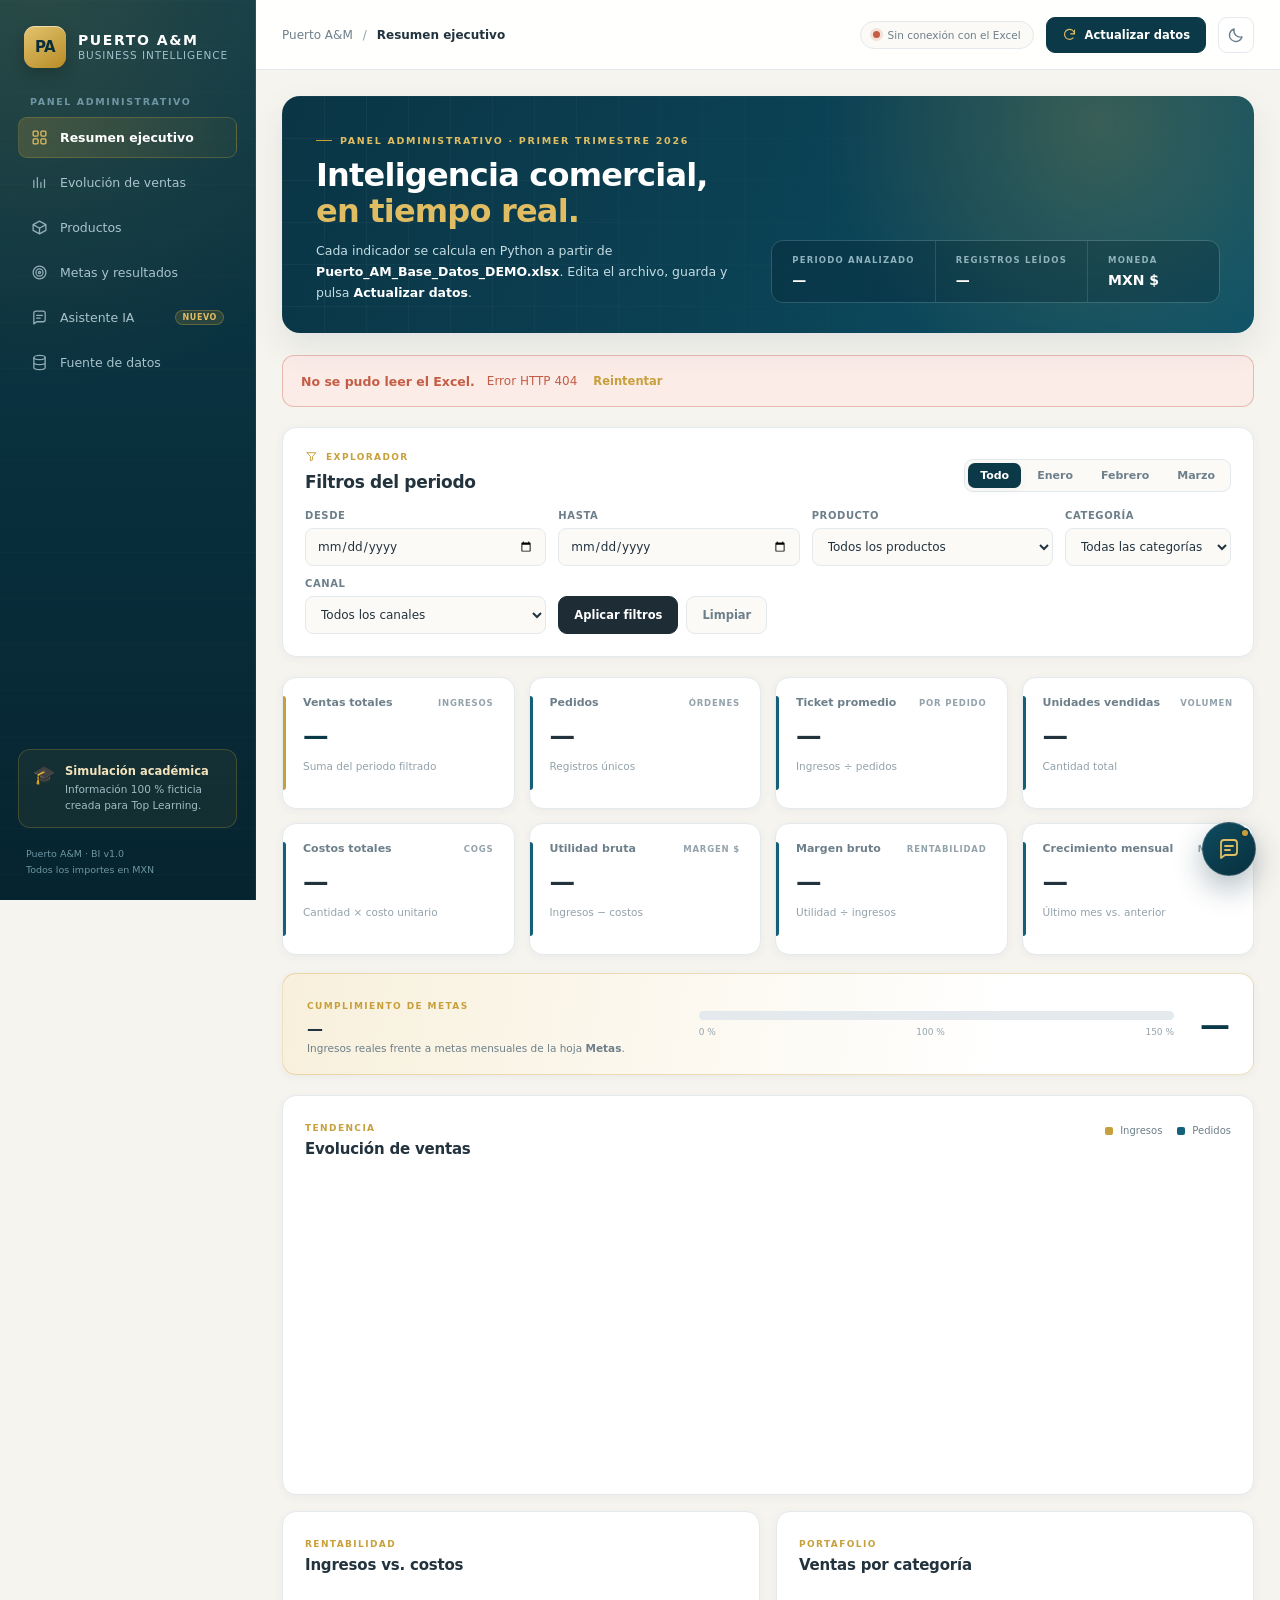
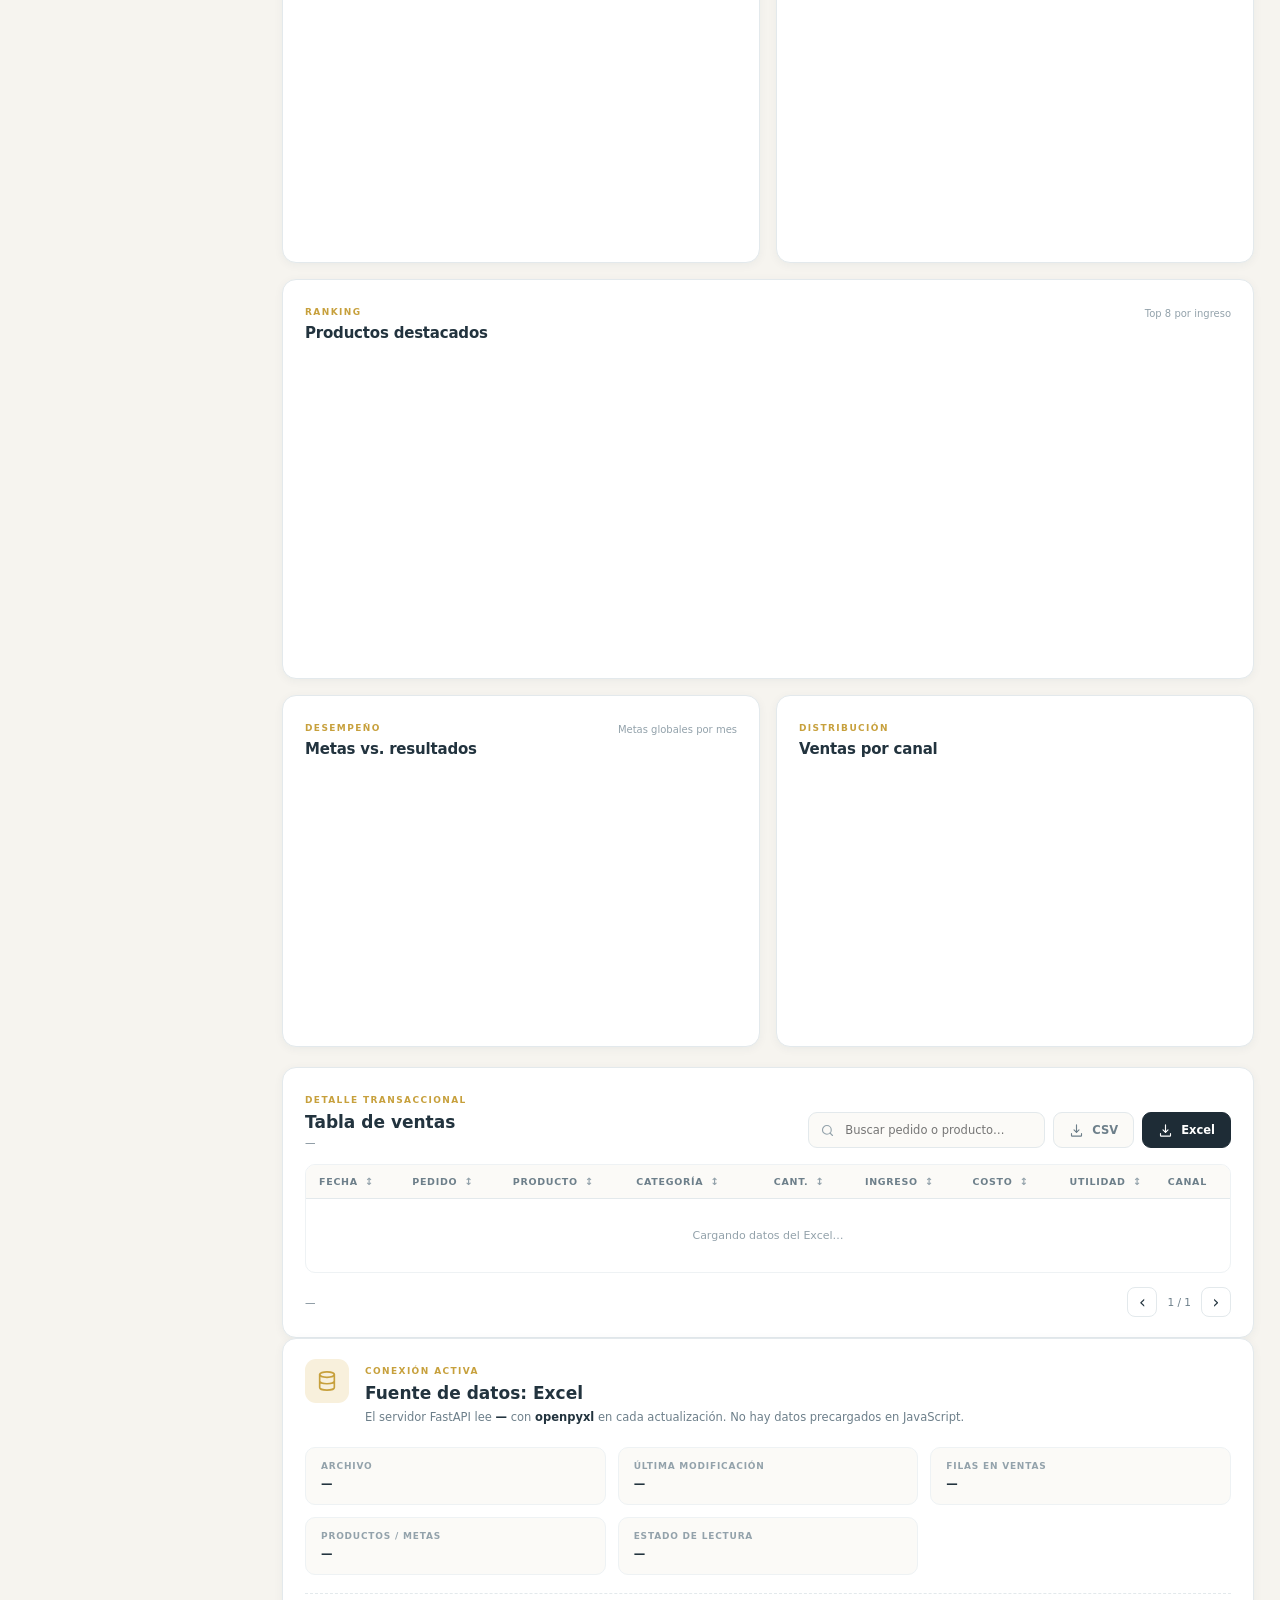
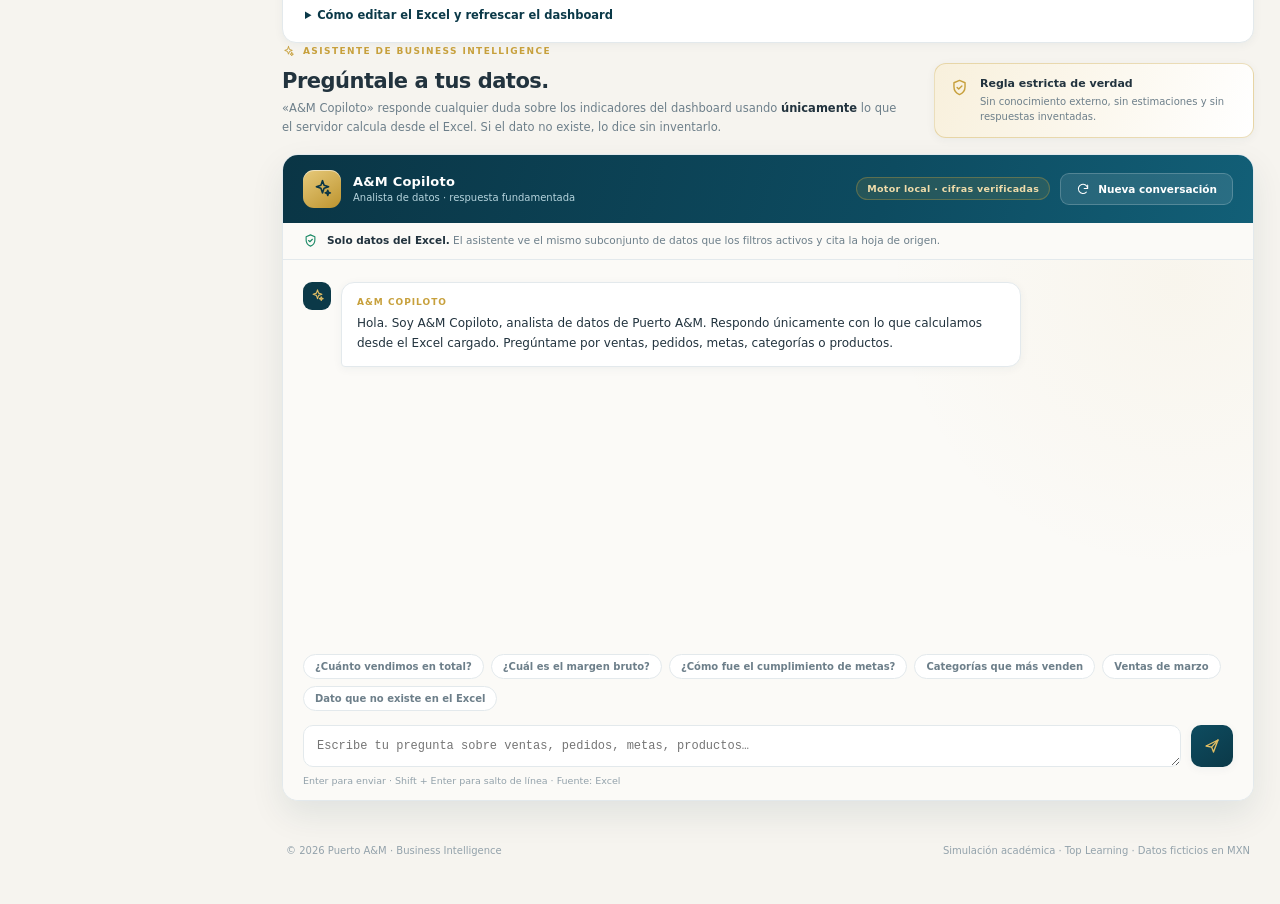
==== static/index.html @ 9d51a9f4 "Puerto A&M BI: dashboard conectado a Excel y asistente IA" ====
<!DOCTYPE html>
<html lang="es" data-theme="light">
<head>
  <meta charset="UTF-8">
  <meta name="viewport" content="width=device-width, initial-scale=1.0">
  <meta name="description" content="Puerto A&M Business Intelligence · dashboard conectado a Excel con datos ficticios para práctica académica.">
  <meta name="theme-color" content="#0B3948">
  <title>Puerto A&M | Business Intelligence</title>
  <link rel="stylesheet" href="styles.css">
</head>
<body>
  <svg class="sprite" aria-hidden="true" xmlns="http://www.w3.org/2000/svg">
    <symbol id="i-grid" viewBox="0 0 24 24"><rect x="3" y="3" width="7" height="7" rx="1.5"/><rect x="14" y="3" width="7" height="7" rx="1.5"/><rect x="3" y="14" width="7" height="7" rx="1.5"/><rect x="14" y="14" width="7" height="7" rx="1.5"/></symbol>
    <symbol id="i-chart" viewBox="0 0 24 24"><path d="M4 19V9m5 10V5m5 14v-7m5 7V8"/></symbol>
    <symbol id="i-box" viewBox="0 0 24 24"><path d="M12 3 3 8l9 5 9-5-9-5Zm-9 5v8l9 5 9-5V8M12 13v8"/></symbol>
    <symbol id="i-target" viewBox="0 0 24 24"><circle cx="12" cy="12" r="9"/><circle cx="12" cy="12" r="5"/><circle cx="12" cy="12" r="1.5"/></symbol>
    <symbol id="i-db" viewBox="0 0 24 24"><ellipse cx="12" cy="5" rx="8" ry="3"/><path d="M4 5v14c0 1.7 3.6 3 8 3s8-1.3 8-3V5M4 12c0 1.7 3.6 3 8 3s8-1.3 8-3"/></symbol>
    <symbol id="i-refresh" viewBox="0 0 24 24"><path d="M20 11a8 8 0 1 0-2.3 6.4M20 5v6h-6"/></symbol>
    <symbol id="i-download" viewBox="0 0 24 24"><path d="M12 3v12m0 0 4-4m-4 4-4-4M4 17v3a1 1 0 0 0 1 1h14a1 1 0 0 0 1-1v-3"/></symbol>
    <symbol id="i-search" viewBox="0 0 24 24"><circle cx="11" cy="11" r="7"/><path d="m20 20-4-4"/></symbol>
    <symbol id="i-menu" viewBox="0 0 24 24"><path d="M4 7h16M4 12h16M4 17h16"/></symbol>
    <symbol id="i-close" viewBox="0 0 24 24"><path d="M6 6l12 12M18 6 6 18"/></symbol>
    <symbol id="i-moon" viewBox="0 0 24 24"><path d="M20 14.5A8.5 8.5 0 0 1 9.5 4 8.5 8.5 0 1 0 20 14.5Z"/></symbol>
    <symbol id="i-sun" viewBox="0 0 24 24"><circle cx="12" cy="12" r="4"/><path d="M12 2v2m0 16v2M2 12h2m16 0h2M4.9 4.9l1.4 1.4m11.4 11.4 1.4 1.4M19.1 4.9l-1.4 1.4M6.3 17.7l-1.4 1.4"/></symbol>
    <symbol id="i-filter" viewBox="0 0 24 24"><path d="M4 5h16l-6 7v6l-4 2v-8L4 5Z"/></symbol>
    <symbol id="i-arrow" viewBox="0 0 24 24"><path d="M5 12h14m-5-5 5 5-5 5"/></symbol>
    <symbol id="i-chat" viewBox="0 0 24 24"><path d="M20 15a3 3 0 0 1-3 3H8l-4 3V6a3 3 0 0 1 3-3h10a3 3 0 0 1 3 3v9Z"/><path d="M8 9h8M8 13h5"/></symbol>
    <symbol id="i-spark" viewBox="0 0 24 24"><path d="m12 3 1.8 5.2L19 10l-5.2 1.8L12 17l-1.8-5.2L5 10l5.2-1.8L12 3Zm6 11 .8 2.2L21 17l-2.2.8L18 20l-.8-2.2L15 17l2.2-.8L18 14Z"/></symbol>
    <symbol id="i-send" viewBox="0 0 24 24"><path d="m4 12 16-8-6 16-2.5-6.5L4 12Z"/><path d="m11.5 13.5 8.5-9.5"/></symbol>
    <symbol id="i-shield" viewBox="0 0 24 24"><path d="M12 3 5 6v5c0 4.4 2.9 8.2 7 10 4.1-1.8 7-5.6 7-10V6l-7-3Z"/><path d="m9 12 2 2 4-4"/></symbol>
  </svg>

  <div class="app-shell">
    <div class="sidebar-backdrop" id="sidebarBackdrop" hidden></div>
    <aside class="sidebar" id="sidebar">
      <div class="brand">
        <div class="brand-mark" aria-hidden="true"><span>PA</span></div>
        <div class="brand-copy">
          <strong>PUERTO A&amp;M</strong>
          <span>Business Intelligence</span>
        </div>
        <button class="icon-button sidebar-close" id="sidebarClose" type="button" aria-label="Cerrar menú">
          <svg class="icon"><use href="#i-close"/></svg>
        </button>
      </div>

      <div class="nav-label">PANEL ADMINISTRATIVO</div>
      <nav class="nav" aria-label="Navegación principal">
        <a class="nav-item is-active" href="#resumen" data-section="resumen">
          <svg class="icon"><use href="#i-grid"/></svg><span>Resumen ejecutivo</span>
        </a>
        <a class="nav-item" href="#ventas" data-section="ventas">
          <svg class="icon"><use href="#i-chart"/></svg><span>Evolución de ventas</span>
        </a>
        <a class="nav-item" href="#productos" data-section="productos">
          <svg class="icon"><use href="#i-box"/></svg><span>Productos</span>
        </a>
        <a class="nav-item" href="#metas" data-section="metas">
          <svg class="icon"><use href="#i-target"/></svg><span>Metas y resultados</span>
        </a>
        <a class="nav-item" href="#asistente" data-section="asistente">
          <svg class="icon"><use href="#i-chat"/></svg><span>Asistente IA</span>
          <span class="nav-badge">NUEVO</span>
        </a>
        <a class="nav-item" href="#fuente" data-section="fuente">
          <svg class="icon"><use href="#i-db"/></svg><span>Fuente de datos</span>
        </a>
      </nav>

      <div class="sidebar-spacer"></div>
      <div class="sidebar-note">
        <div class="note-icon">🎓</div>
        <div>
          <strong>Simulación académica</strong>
          <p>Información 100 % ficticia creada para Top Learning.</p>
        </div>
      </div>
      <div class="sidebar-footer">Puerto A&amp;M · BI v1.0<br>Todos los importes en MXN</div>
    </aside>

    <div class="main-area">
      <header class="topbar">
        <button class="icon-button menu-button" id="menuButton" type="button" aria-label="Abrir menú">
          <svg class="icon"><use href="#i-menu"/></svg>
        </button>
        <div class="breadcrumb">
          <span>Puerto A&amp;M</span><b>/</b><strong id="crumbTitle">Resumen ejecutivo</strong>
        </div>
        <div class="topbar-actions">
          <div class="source-status" id="sourceStatus" title="Estado de la conexión con el Excel">
            <span class="status-dot" id="statusDot"></span>
            <span id="sourceLabel">Conectando con Excel…</span>
          </div>
          <button class="btn btn-primary" id="refreshButton" type="button">
            <svg class="icon"><use href="#i-refresh"/></svg><span>Actualizar datos</span>
          </button>
          <button class="icon-button" id="themeButton" type="button" aria-label="Cambiar tema" title="Cambiar tema">
            <svg class="icon"><use href="#i-moon"/></svg>
          </button>
        </div>
      </header>

      <main class="content">
        <section class="hero" id="resumen">
          <div class="hero-copy">
            <span class="eyebrow"><i></i> PANEL ADMINISTRATIVO · PRIMER TRIMESTRE 2026</span>
            <h1>Inteligencia comercial, <em>en tiempo real.</em></h1>
            <p>Cada indicador se calcula en Python a partir de <strong>Puerto_AM_Base_Datos_DEMO.xlsx</strong>. Edita el archivo, guarda y pulsa <strong>Actualizar datos</strong>.</p>
          </div>
          <div class="hero-facts">
            <div class="fact"><span>PERIODO ANALIZADO</span><strong id="factPeriod">—</strong></div>
            <div class="fact"><span>REGISTROS LEÍDOS</span><strong id="factRecords">—</strong></div>
            <div class="fact"><span>MONEDA</span><strong>MXN $</strong></div>
          </div>
        </section>

        <div class="error-banner" id="errorBanner" hidden role="alert">
          <strong>No se pudo leer el Excel.</strong>
          <span id="errorDetail"></span>
          <button class="text-button" id="retryButton" type="button">Reintentar</button>
        </div>

        <section class="filter-card" aria-label="Filtros del dashboard">
          <div class="filter-head">
            <div>
              <span class="eyebrow small"><svg class="icon"><use href="#i-filter"/></svg> EXPLORADOR</span>
              <h2>Filtros del periodo</h2>
            </div>
            <div class="quick-ranges" id="quickRanges" role="group" aria-label="Rangos rápidos">
              <button type="button" data-range="all" class="is-active">Todo</button>
              <button type="button" data-range="2026-01">Enero</button>
              <button type="button" data-range="2026-02">Febrero</button>
              <button type="button" data-range="2026-03">Marzo</button>
            </div>
          </div>
          <div class="filter-grid">
            <label class="field"><span>Desde</span><input type="date" id="dateFrom"></label>
            <label class="field"><span>Hasta</span><input type="date" id="dateTo"></label>
            <label class="field"><span>Producto</span><select id="productFilter"><option value="">Todos los productos</option></select></label>
            <label class="field"><span>Categoría</span><select id="categoryFilter"><option value="">Todas las categorías</option></select></label>
            <label class="field"><span>Canal</span><select id="channelFilter"><option value="">Todos los canales</option></select></label>
            <div class="filter-actions">
              <button class="btn btn-dark" id="applyFilters" type="button">Aplicar filtros</button>
              <button class="btn btn-quiet" id="clearFilters" type="button">Limpiar</button>
            </div>
          </div>
        </section>

        <section class="kpi-grid" aria-label="Indicadores clave">
          <article class="kpi-card accent"><div class="kpi-top"><span>Ventas totales</span><span class="kpi-tag">Ingresos</span></div><strong class="kpi-value" id="kpiIngresos">—</strong><span class="kpi-sub" id="kpiIngresosSub">Suma del periodo filtrado</span></article>
          <article class="kpi-card"><div class="kpi-top"><span>Pedidos</span><span class="kpi-tag">Órdenes</span></div><strong class="kpi-value" id="kpiPedidos">—</strong><span class="kpi-sub" id="kpiPedidosSub">Registros únicos</span></article>
          <article class="kpi-card"><div class="kpi-top"><span>Ticket promedio</span><span class="kpi-tag">Por pedido</span></div><strong class="kpi-value" id="kpiTicket">—</strong><span class="kpi-sub">Ingresos ÷ pedidos</span></article>
          <article class="kpi-card"><div class="kpi-top"><span>Unidades vendidas</span><span class="kpi-tag">Volumen</span></div><strong class="kpi-value" id="kpiUnidades">—</strong><span class="kpi-sub" id="kpiUnidadesSub">Cantidad total</span></article>
          <article class="kpi-card"><div class="kpi-top"><span>Costos totales</span><span class="kpi-tag">COGS</span></div><strong class="kpi-value" id="kpiCostos">—</strong><span class="kpi-sub">Cantidad × costo unitario</span></article>
          <article class="kpi-card"><div class="kpi-top"><span>Utilidad bruta</span><span class="kpi-tag">Margen $</span></div><strong class="kpi-value" id="kpiUtilidad">—</strong><span class="kpi-sub">Ingresos − costos</span></article>
          <article class="kpi-card"><div class="kpi-top"><span>Margen bruto</span><span class="kpi-tag">Rentabilidad</span></div><strong class="kpi-value" id="kpiMargen">—</strong><span class="kpi-sub">Utilidad ÷ ingresos</span></article>
          <article class="kpi-card"><div class="kpi-top"><span>Crecimiento mensual</span><span class="kpi-tag" id="growthTag">Mgto.</span></div><strong class="kpi-value" id="kpiCrecimiento">—</strong><span class="kpi-sub" id="kpiCrecimientoSub">Último mes vs. anterior</span></article>
        </section>

        <section class="attainment-strip">
          <div class="attainment-copy">
            <span class="eyebrow small">CUMPLIMIENTO DE METAS</span>
            <h2 id="attainmentTitle">—</h2>
            <p id="attainmentSub">Ingresos reales frente a metas mensuales de la hoja <strong>Metas</strong>.</p>
          </div>
          <div class="attainment-bar">
            <div class="attainment-track"><div class="attainment-fill" id="attainmentFill"></div></div>
            <div class="attainment-scale"><span>0 %</span><span>100 %</span><span>150 %</span></div>
          </div>
          <div class="attainment-value" id="attainmentValue">—</div>
        </section>

        <section class="charts-grid">
          <article class="panel chart-panel span-8" id="ventas">
            <div class="panel-head">
              <div><span class="eyebrow small">TENDENCIA</span><h3>Evolución de ventas</h3></div>
              <div class="legend-custom"><span class="dot gold"></span> Ingresos <span class="dot petroleum"></span> Pedidos</div>
            </div>
            <div class="chart-box tall"><canvas id="trendChart"></canvas><div class="chart-empty" hidden>Sin datos para el filtro seleccionado.</div></div>
          </article>

          <article class="panel chart-panel span-4">
            <div class="panel-head"><div><span class="eyebrow small">RENTABILIDAD</span><h3>Ingresos vs. costos</h3></div></div>
            <div class="chart-box"><canvas id="revenueCostChart"></canvas><div class="chart-empty" hidden>Sin datos para el filtro seleccionado.</div></div>
          </article>

          <article class="panel chart-panel span-4" id="categorias">
            <div class="panel-head"><div><span class="eyebrow small">PORTAFOLIO</span><h3>Ventas por categoría</h3></div></div>
            <div class="chart-box"><canvas id="categoryChart"></canvas><div class="chart-empty" hidden>Sin datos para el filtro seleccionado.</div></div>
          </article>

          <article class="panel chart-panel span-8" id="productos">
            <div class="panel-head">
              <div><span class="eyebrow small">RANKING</span><h3>Productos destacados</h3></div>
              <span class="panel-note">Top 8 por ingreso</span>
            </div>
            <div class="chart-box tall"><canvas id="productsChart"></canvas><div class="chart-empty" hidden>Sin datos para el filtro seleccionado.</div></div>
          </article>

          <article class="panel chart-panel span-6" id="metas">
            <div class="panel-head">
              <div><span class="eyebrow small">DESEMPEÑO</span><h3>Metas vs. resultados</h3></div>
              <span class="panel-note">Metas globales por mes</span>
            </div>
            <div class="chart-box"><canvas id="goalsChart"></canvas><div class="chart-empty" hidden>Sin datos para el filtro seleccionado.</div></div>
          </article>

          <article class="panel chart-panel span-6">
            <div class="panel-head"><div><span class="eyebrow small">DISTRIBUCIÓN</span><h3>Ventas por canal</h3></div></div>
            <div class="chart-box"><canvas id="channelsChart"></canvas><div class="chart-empty" hidden>Sin datos para el filtro seleccionado.</div></div>
          </article>
        </section>

        <section class="panel table-panel" id="tabla">
          <div class="table-head">
            <div><span class="eyebrow small">DETALLE TRANSACCIONAL</span><h2>Tabla de ventas</h2><p id="tableSummary">—</p></div>
            <div class="table-actions">
              <label class="search-box"><svg class="icon"><use href="#i-search"/></svg><input type="search" id="tableSearch" placeholder="Buscar pedido o producto…"></label>
              <button class="btn btn-quiet" id="exportCsv" type="button"><svg class="icon"><use href="#i-download"/></svg> CSV</button>
              <button class="btn btn-dark" id="exportXlsx" type="button"><svg class="icon"><use href="#i-download"/></svg> Excel</button>
            </div>
          </div>
          <div class="table-scroll">
            <table>
              <thead><tr>
                <th data-sort="fecha">Fecha <span class="sort-mark">↕</span></th>
                <th data-sort="pedido">Pedido <span class="sort-mark">↕</span></th>
                <th data-sort="producto">Producto <span class="sort-mark">↕</span></th>
                <th data-sort="categoria">Categoría <span class="sort-mark">↕</span></th>
                <th class="num" data-sort="cantidad">Cant. <span class="sort-mark">↕</span></th>
                <th class="num" data-sort="ingreso">Ingreso <span class="sort-mark">↕</span></th>
                <th class="num" data-sort="costo">Costo <span class="sort-mark">↕</span></th>
                <th class="num" data-sort="utilidad">Utilidad <span class="sort-mark">↕</span></th>
                <th>Canal</th>
              </tr></thead>
              <tbody id="salesBody"><tr><td colspan="9" class="loading-row">Cargando datos del Excel…</td></tr></tbody>
            </table>
          </div>
          <div class="table-footer">
            <span id="tableInfo">—</span>
            <div class="pagination">
              <button class="page-btn" id="prevPage" type="button" aria-label="Página anterior">‹</button>
              <span id="pageLabel">1 / 1</span>
              <button class="page-btn" id="nextPage" type="button" aria-label="Página siguiente">›</button>
            </div>
          </div>
        </section>

        <section class="panel source-panel" id="fuente">
          <div class="source-main">
            <div class="source-icon"><svg class="icon"><use href="#i-db"/></svg></div>
            <div>
              <span class="eyebrow small">CONEXIÓN ACTIVA</span>
              <h2>Fuente de datos: Excel</h2>
              <p>El servidor FastAPI lee <strong id="fileName">—</strong> con <strong>openpyxl</strong> en cada actualización. No hay datos precargados en JavaScript.</p>
            </div>
          </div>
          <dl class="source-facts">
            <div><dt>Archivo</dt><dd id="sourceFile">—</dd></div>
            <div><dt>Última modificación</dt><dd id="sourceModified">—</dd></div>
            <div><dt>Filas en Ventas</dt><dd id="sourceRows">—</dd></div>
            <div><dt>Productos / Metas</dt><dd id="sourceCounts">—</dd></div>
            <div><dt>Estado de lectura</dt><dd id="sourceCache">—</dd></div>
          </dl>
          <details class="source-help">
            <summary>Cómo editar el Excel y refrescar el dashboard</summary>
            <ol>
              <li>Abre <code>data/Puerto_AM_Base_Datos_DEMO.xlsx</code> en Excel.</li>
              <li>Modifica cantidades, precios o costos en la hoja <strong>Ventas</strong> y guarda (Ctrl + S).</li>
              <li>Vuelve al dashboard y pulsa <strong>Actualizar datos</strong> en la barra superior.</li>
              <li>Los KPIs, gráficos y la tabla se recalculan desde el archivo guardado.</li>
            </ol>
            <p class="disclaimer">Todo lo mostrado es información ficticia para práctica académica de Top Learning. No representa operaciones reales de Puerto A&amp;M.</p>
          </details>
        </section>

        <section class="chat-section" id="asistente">
          <div class="chat-intro">
            <div>
              <span class="eyebrow small"><svg class="icon"><use href="#i-spark"/></svg> ASISTENTE DE BUSINESS INTELLIGENCE</span>
              <h2>Pregúntale a tus datos.</h2>
              <p>«A&M Copiloto» responde cualquier duda sobre los indicadores del dashboard usando <strong>únicamente</strong> lo que el servidor calcula desde el Excel. Si el dato no existe, lo dice sin inventarlo.</p>
            </div>
            <div class="chat-rule">
              <svg class="icon"><use href="#i-shield"/></svg>
              <div><strong>Regla estricta de verdad</strong><span>Sin conocimiento externo, sin estimaciones y sin respuestas inventadas.</span></div>
            </div>
          </div>

          <div class="chat-panel">
            <header class="chat-header">
              <div class="chat-avatar"><svg class="icon"><use href="#i-spark"/></svg></div>
              <div class="chat-identity">
                <strong>A&M Copiloto</strong>
                <span id="chatScope">Analista de datos · respuesta fundamentada</span>
              </div>
              <div class="chat-header-actions">
                <span class="chat-mode" id="chatMode">Motor local · cifras verificadas</span>
                <button class="btn btn-quiet" id="chatReset" type="button">
                  <svg class="icon"><use href="#i-refresh"/></svg> Nueva conversación
                </button>
              </div>
            </header>

            <div class="chat-rule-bar">
              <svg class="icon"><use href="#i-shield"/></svg>
              <span><strong>Solo datos del Excel.</strong> El asistente ve el mismo subconjunto de datos que los filtros activos y cita la hoja de origen.</span>
            </div>

            <div class="chat-messages" id="chatMessages" role="log" aria-live="polite" aria-label="Conversación con A&M Copiloto"></div>

            <div class="chat-suggestions" id="chatSuggestions" aria-label="Preguntas sugeridas">
              <button type="button" data-question="¿Cuánto vendimos en total?">¿Cuánto vendimos en total?</button>
              <button type="button" data-question="¿Cuál es el margen bruto?">¿Cuál es el margen bruto?</button>
              <button type="button" data-question="¿Cómo fue el cumplimiento de metas?">¿Cómo fue el cumplimiento de metas?</button>
              <button type="button" data-question="¿Cuáles son las categorías que más venden?">Categorías que más venden</button>
              <button type="button" data-question="¿Cuánto vendimos en marzo?">Ventas de marzo</button>
              <button type="button" data-question="¿Quién es el cliente más importante?">Dato que no existe en el Excel</button>
            </div>

            <form class="chat-composer" id="chatForm">
              <textarea id="chatInput" rows="1" maxlength="500" placeholder="Escribe tu pregunta sobre ventas, pedidos, metas, productos…" aria-label="Escribe tu pregunta"></textarea>
              <button class="chat-send" id="chatSend" type="submit" aria-label="Enviar mensaje" title="Enviar mensaje">
                <svg class="icon"><use href="#i-send"/></svg>
              </button>
            </form>
            <div class="chat-footnote">Enter para enviar · Shift + Enter para salto de línea · Fuente: <span id="chatFileName">Excel</span></div>
          </div>
        </section>

        <footer class="page-footer">
          <span>© 2026 Puerto A&amp;M · Business Intelligence</span>
          <span>Simulación académica · Top Learning · Datos ficticios en MXN</span>
        </footer>
      </main>
    </div>
  </div>

  <button class="chat-fab" id="chatFab" type="button" aria-label="Ir al asistente IA" title="Abrir asistente IA">
    <svg class="icon"><use href="#i-chat"/></svg><span class="fab-dot"></span>
  </button>

  <div class="toast" id="toast" hidden role="status" aria-live="polite"></div>
  <script src="vendor/chart.umd.min.js"></script>
  <script src="app.js"></script>
</body>
</html>
---- static/styles.css ----
/* ============================================================
   Puerto A&M · Business Intelligence
   Sistema visual: petróleo, grafito, blanco cálido y dorado.
   ============================================================ */

:root {
  --petroleum: #0b3948;
  --petroleum-2: #0e4c60;
  --petroleum-3: #14607a;
  --graphite: #1e2c36;
  --ink: #22333e;
  --muted: #6d7f8a;
  --faint: #93a2ab;
  --warm: #f6f4ef;
  --surface: #ffffff;
  --surface-2: #fbfaf7;
  --line: #e3e9ec;
  --line-soft: #eef2f4;
  --gold: #c7a03c;
  --gold-2: #e0bd63;
  --gold-soft: #f8f0dc;
  --green: #1d8a67;
  --green-soft: #e6f4ee;
  --red: #c45d45;
  --red-soft: #fbece8;
  --shadow-sm: 0 2px 10px rgba(11, 57, 72, .05);
  --shadow-md: 0 14px 34px rgba(11, 57, 72, .09);
  --radius: 14px;
  --font: "Aptos", "Segoe UI", system-ui, -apple-system, sans-serif;
  --chart-grid: #e9eef1;
  --chart-text: #83939c;
}

html[data-theme="dark"] {
  --petroleum: #0a2836;
  --petroleum-2: #0e3d4f;
  --petroleum-3: #15566d;
  --ink: #e8f0f3;
  --muted: #9fb3bd;
  --faint: #77909c;
  --warm: #071c25;
  --surface: #0d2a36;
  --surface-2: #0c2631;
  --line: #1b4150;
  --line-soft: #173744;
  --gold-soft: #2c2a1c;
  --green-soft: #10392f;
  --red-soft: #3c211d;
  --chart-grid: #1a3d4c;
  --chart-text: #88a2ae;
  --shadow-md: 0 16px 38px rgba(0, 0, 0, .28);
}

* { box-sizing: border-box; }
html { scroll-behavior: smooth; }
body {
  margin: 0;
  min-width: 320px;
  font-family: var(--font);
  color: var(--ink);
  background: var(--warm);
  -webkit-font-smoothing: antialiased;
}
button, input, select { font: inherit; }
button { cursor: pointer; }
a { color: inherit; text-decoration: none; }
.sprite { position: absolute; width: 0; height: 0; overflow: hidden; }
.icon {
  width: 18px; height: 18px; flex: none;
  fill: none; stroke: currentColor; stroke-width: 1.8;
  stroke-linecap: round; stroke-linejoin: round;
}
[hidden] { display: none !important; }

/* ---------- Shell ---------- */
.app-shell { display: flex; min-height: 100vh; }
.sidebar {
  position: fixed; inset: 0 auto 0 0; z-index: 60;
  width: 256px; display: flex; flex-direction: column;
  padding: 26px 18px 22px;
  color: #dbe9ee;
  background:
    radial-gradient(circle at 15% 0%, rgba(199,160,60,.16), transparent 42%),
    linear-gradient(180deg, #0b3948 0%, #082d3a 62%, #06242f 100%);
  border-right: 1px solid rgba(255,255,255,.06);
}
.sidebar::after {
  content: ""; position: absolute; inset: 0; pointer-events: none;
  background-image: linear-gradient(rgba(255,255,255,.025) 1px, transparent 1px);
  background-size: 100% 46px; opacity: .5;
}
.sidebar > * { position: relative; z-index: 1; }
.brand { display: flex; align-items: center; gap: 12px; padding: 0 6px 28px; }
.brand-mark {
  width: 42px; height: 42px; flex: none; border-radius: 11px;
  display: grid; place-items: center;
  background: linear-gradient(145deg, #e2c46f, #b78b25);
  color: #082d3a; font-weight: 800; font-size: 15px; letter-spacing: -.5px;
  box-shadow: inset 0 1px 0 rgba(255,255,255,.5), 0 6px 16px rgba(0,0,0,.22);
}
.brand-copy { display: flex; flex-direction: column; line-height: 1.25; min-width: 0; }
.brand-copy strong { font-size: 14px; letter-spacing: 1.6px; color: #fff; }
.brand-copy span { font-size: 10.5px; letter-spacing: .9px; color: #9fc0ca; text-transform: uppercase; }
.sidebar-close { display: none !important; margin-left: auto; color: #dbe9ee; }

.nav-label {
  padding: 0 12px 10px; font-size: 9.5px; font-weight: 700;
  letter-spacing: 1.6px; color: #6f96a4;
}
.nav { display: flex; flex-direction: column; gap: 4px; }
.nav-item {
  display: flex; align-items: center; gap: 12px;
  padding: 11px 12px; border-radius: 9px;
  font-size: 12.5px; font-weight: 500; color: #a9c3cc;
  border: 1px solid transparent; transition: .2s ease;
}
.nav-item .icon { width: 17px; height: 17px; opacity: .85; }
.nav-item:hover { background: rgba(255,255,255,.06); color: #fff; }
.nav-item.is-active {
  background: linear-gradient(90deg, rgba(199,160,60,.22), rgba(199,160,60,.05));
  border-color: rgba(199,160,60,.28);
  color: #fff; font-weight: 600;
}
.nav-item.is-active .icon { color: var(--gold-2); opacity: 1; }
.nav-badge {
  margin-left: auto; padding: 2px 6px; border-radius: 999px;
  border: 1px solid rgba(199,160,60,.35); background: rgba(199,160,60,.16);
  color: var(--gold-2); font-size: 8px; font-weight: 800; letter-spacing: .6px;
}
.sidebar-spacer { flex: 1; min-height: 24px; }
.sidebar-note {
  display: flex; gap: 10px; padding: 14px;
  border: 1px solid rgba(199,160,60,.26); border-radius: 12px;
  background: rgba(199,160,60,.07);
}
.note-icon { font-size: 18px; }
.sidebar-note strong { display: block; font-size: 11.5px; color: #f3e3bd; }
.sidebar-note p { margin: 4px 0 0; font-size: 10.5px; line-height: 1.45; color: #9fbcc5; }
.sidebar-footer { padding: 18px 8px 0; font-size: 9.5px; line-height: 1.7; color: #6f96a4; }
.sidebar-backdrop { position: fixed; inset: 0; z-index: 55; background: rgba(3,19,26,.55); backdrop-filter: blur(2px); }

.main-area { flex: 1; min-width: 0; margin-left: 256px; }
.topbar {
  position: sticky; top: 0; z-index: 40;
  min-height: 70px; display: flex; align-items: center; gap: 18px;
  padding: 0 34px; background: color-mix(in srgb, var(--surface) 92%, transparent);
  backdrop-filter: blur(14px); border-bottom: 1px solid var(--line);
}
.breadcrumb { display: flex; align-items: center; gap: 10px; font-size: 12px; color: var(--muted); white-space: nowrap; }
.breadcrumb b { color: var(--faint); font-weight: 400; }
.breadcrumb strong { color: var(--ink); font-weight: 650; }
.topbar-actions { margin-left: auto; display: flex; align-items: center; gap: 12px; }
.source-status {
  display: flex; align-items: center; gap: 8px; padding: 7px 12px;
  border: 1px solid var(--line); border-radius: 999px;
  font-size: 10.5px; color: var(--muted); background: var(--surface-2);
  max-width: 260px;
}
.source-status span:last-child { overflow: hidden; text-overflow: ellipsis; white-space: nowrap; }
.status-dot {
  width: 7px; height: 7px; border-radius: 50%; flex: none;
  background: var(--gold); box-shadow: 0 0 0 3px rgba(199,160,60,.18);
}
.source-status.ok .status-dot { background: var(--green); box-shadow: 0 0 0 3px rgba(29,138,103,.15); animation: dotPulse 2.4s infinite; }
.source-status.error .status-dot { background: var(--red); box-shadow: 0 0 0 3px rgba(196,93,69,.16); }
@keyframes dotPulse { 50% { box-shadow: 0 0 0 6px rgba(29,138,103,0); } }

.btn {
  display: inline-flex; align-items: center; justify-content: center; gap: 8px;
  height: 36px; padding: 0 15px; border-radius: 9px;
  border: 1px solid var(--line); background: var(--surface); color: var(--ink);
  font-size: 11.5px; font-weight: 650; white-space: nowrap; transition: .18s ease;
}
.btn .icon { width: 15px; height: 15px; }
.btn:hover { transform: translateY(-1px); box-shadow: var(--shadow-sm); }
.btn-primary { background: var(--petroleum); border-color: var(--petroleum); color: #fff; }
.btn-primary:hover { background: var(--petroleum-2); }
.btn-primary .icon { color: var(--gold-2); }
.btn-dark { background: var(--graphite); border-color: var(--graphite); color: #fff; }
html[data-theme="dark"] .btn-dark { background: var(--petroleum-3); border-color: var(--petroleum-3); }
.btn-quiet { background: var(--surface-2); color: var(--muted); }
.icon-button {
  width: 36px; height: 36px; display: grid; place-items: center;
  border: 1px solid var(--line); border-radius: 9px;
  background: var(--surface); color: var(--muted); transition: .18s ease;
}
.icon-button:hover { color: var(--ink); border-color: var(--gold); }
.menu-button { display: none; }
.text-button { border: 0; background: none; color: var(--gold); font-size: 11.5px; font-weight: 700; padding: 4px; }

/* ---------- Content ---------- */
.content { max-width: 1640px; margin: 0 auto; padding: 30px 34px 54px; }
.hero {
  position: relative; overflow: hidden;
  display: flex; align-items: flex-end; justify-content: space-between; gap: 34px;
  padding: 30px 34px; margin-bottom: 22px; border-radius: 18px;
  color: #fff;
  background:
    radial-gradient(circle at 84% 12%, rgba(199,160,60,.24), transparent 32%),
    linear-gradient(115deg, #0a3545 0%, #0b4255 54%, #0d5268 100%);
  box-shadow: var(--shadow-md);
}
.hero::after {
  content: ""; position: absolute; inset: 0; pointer-events: none;
  background-image:
    linear-gradient(rgba(255,255,255,.04) 1px, transparent 1px),
    linear-gradient(90deg, rgba(255,255,255,.04) 1px, transparent 1px);
  background-size: 42px 42px;
  mask-image: linear-gradient(90deg, #000, transparent 78%);
}
.hero > * { position: relative; z-index: 1; }
.hero-copy { max-width: 660px; }
.eyebrow {
  display: inline-flex; align-items: center; gap: 8px;
  font-size: 9.5px; font-weight: 800; letter-spacing: 1.7px;
  color: var(--gold-2); text-transform: uppercase;
}
.eyebrow i { width: 16px; height: 1px; background: var(--gold); display: inline-block; }
.eyebrow.small { font-size: 9px; letter-spacing: 1.4px; color: var(--gold); }
.eyebrow.small .icon { width: 13px; height: 13px; }
.hero h1 { margin: 12px 0 10px; font-size: clamp(25px, 2.5vw, 38px); line-height: 1.12; letter-spacing: -.8px; font-weight: 650; }
.hero h1 em { font-style: normal; color: var(--gold-2); }
.hero p { margin: 0; font-size: 12.5px; line-height: 1.7; color: #c5dce3; max-width: 610px; }
.hero p strong { color: #fff; font-weight: 650; }
.hero-facts { display: flex; gap: 0; flex: none; border: 1px solid rgba(255,255,255,.14); border-radius: 12px; overflow: hidden; }
.fact { padding: 14px 20px; min-width: 132px; background: rgba(3,27,36,.25); }
.fact + .fact { border-left: 1px solid rgba(255,255,255,.12); }
.fact span { display: block; font-size: 8.5px; letter-spacing: 1.2px; color: #8fb2bd; font-weight: 700; }
.fact strong { display: block; margin-top: 7px; font-size: 14px; color: #fff; white-space: nowrap; }

.error-banner {
  display: flex; align-items: center; gap: 12px; flex-wrap: wrap;
  padding: 14px 18px; margin-bottom: 20px; border-radius: 12px;
  background: var(--red-soft); border: 1px solid rgba(196,93,69,.35);
  color: var(--red); font-size: 12px;
}
.error-banner strong { font-size: 12.5px; }

/* ---------- Filters ---------- */
.filter-card, .panel {
  background: var(--surface); border: 1px solid var(--line);
  border-radius: var(--radius); box-shadow: var(--shadow-sm);
}
.filter-card { padding: 20px 22px 22px; margin-bottom: 20px; }
.filter-head { display: flex; align-items: flex-end; justify-content: space-between; gap: 16px; margin-bottom: 18px; }
.filter-head h2 { margin: 5px 0 0; font-size: 17px; letter-spacing: -.3px; }
.quick-ranges { display: flex; gap: 4px; padding: 3px; border-radius: 9px; background: var(--surface-2); border: 1px solid var(--line); }
.quick-ranges button {
  border: 0; background: transparent; color: var(--muted);
  padding: 6px 12px; border-radius: 7px; font-size: 11px; font-weight: 600; transition: .18s ease;
}
.quick-ranges button:hover { color: var(--ink); }
.quick-ranges button.is-active { background: var(--petroleum); color: #fff; box-shadow: var(--shadow-sm); }
.filter-grid { display: grid; grid-template-columns: repeat(5, minmax(0, 1fr)) auto; gap: 12px; align-items: end; }
.field { display: flex; flex-direction: column; gap: 7px; min-width: 0; }
.field > span { font-size: 10px; font-weight: 700; letter-spacing: .6px; color: var(--muted); text-transform: uppercase; }
.field input, .field select {
  width: 100%; height: 38px; padding: 0 11px;
  border: 1px solid var(--line); border-radius: 8px;
  background: var(--surface-2); color: var(--ink);
  font-size: 12px; outline: none; transition: .18s ease;
}
.field input:focus, .field select:focus { border-color: var(--gold); box-shadow: 0 0 0 3px rgba(199,160,60,.13); }
.filter-actions { display: flex; gap: 8px; }
.filter-actions .btn { height: 38px; }

/* ---------- KPIs ---------- */
.kpi-grid { display: grid; grid-template-columns: repeat(4, minmax(0, 1fr)); gap: 14px; margin-bottom: 18px; }
.kpi-card {
  position: relative; overflow: hidden;
  min-height: 132px; padding: 18px 20px;
  border: 1px solid var(--line); border-radius: var(--radius);
  background: var(--surface); box-shadow: var(--shadow-sm);
  animation: rise .5s both;
  transition: transform .2s ease, box-shadow .2s ease;
}
.kpi-card:nth-child(2) { animation-delay: .04s; }
.kpi-card:nth-child(3) { animation-delay: .08s; }
.kpi-card:nth-child(4) { animation-delay: .12s; }
.kpi-card:nth-child(5) { animation-delay: .16s; }
.kpi-card:nth-child(6) { animation-delay: .2s; }
.kpi-card:nth-child(7) { animation-delay: .24s; }
.kpi-card:nth-child(8) { animation-delay: .28s; }
.kpi-card:hover { transform: translateY(-3px); box-shadow: var(--shadow-md); }
.kpi-card::before {
  content: ""; position: absolute; left: 0; top: 18px; bottom: 18px;
  width: 3px; border-radius: 0 3px 3px 0; background: var(--petroleum-3);
}
.kpi-card.accent::before { background: var(--gold); }
.kpi-top { display: flex; align-items: center; justify-content: space-between; gap: 8px; }
.kpi-top > span:first-child { font-size: 11px; font-weight: 650; color: var(--muted); }
.kpi-tag { font-size: 8.5px; font-weight: 800; letter-spacing: .8px; text-transform: uppercase; color: var(--faint); }
.kpi-value { display: block; margin: 12px 0 5px; font-size: clamp(21px, 2vw, 28px); letter-spacing: -.9px; line-height: 1.1; color: var(--ink); font-variant-numeric: tabular-nums; }
.kpi-card.accent .kpi-value { color: var(--petroleum); }
html[data-theme="dark"] .kpi-card.accent .kpi-value { color: var(--gold-2); }
.kpi-sub { font-size: 10.5px; color: var(--faint); }
.kpi-value.positive { color: var(--green); }
.kpi-value.negative { color: var(--red); }
@keyframes rise { from { opacity: 0; transform: translateY(10px); } to { opacity: 1; transform: translateY(0); } }

/* ---------- Attainment ---------- */
.attainment-strip {
  display: grid; grid-template-columns: minmax(220px, 1fr) minmax(200px, 1.3fr) auto;
  align-items: center; gap: 26px; padding: 20px 24px; margin-bottom: 20px;
  border-radius: var(--radius); border: 1px solid rgba(199,160,60,.32);
  background: linear-gradient(100deg, var(--gold-soft), var(--surface) 74%);
  box-shadow: var(--shadow-sm);
}
.attainment-copy h2 { margin: 6px 0 4px; font-size: 16px; }
.attainment-copy p { margin: 0; font-size: 10.5px; color: var(--muted); }
.attainment-track { height: 9px; border-radius: 99px; background: var(--line); overflow: hidden; }
.attainment-fill {
  height: 100%; width: 0; border-radius: 99px;
  background: linear-gradient(90deg, var(--petroleum), var(--gold));
  transition: width .7s cubic-bezier(.2,.8,.2,1);
}
.attainment-scale { display: flex; justify-content: space-between; margin-top: 7px; font-size: 9px; color: var(--faint); }
.attainment-value { font-size: 30px; font-weight: 750; letter-spacing: -1px; color: var(--petroleum); font-variant-numeric: tabular-nums; }
html[data-theme="dark"] .attainment-value { color: var(--gold-2); }

/* ---------- Charts ---------- */
.charts-grid { display: grid; grid-template-columns: repeat(12, minmax(0, 1fr)); gap: 16px; margin-bottom: 20px; }
.panel { padding: 20px 22px; }
.span-4 { grid-column: span 4; }
.span-6 { grid-column: span 6; }
.span-8 { grid-column: span 8; }
.chart-panel { min-width: 0; scroll-margin-top: 92px; }
.panel-head { display: flex; align-items: flex-start; justify-content: space-between; gap: 12px; margin-bottom: 16px; }
.panel-head h3 { margin: 5px 0 0; font-size: 15px; letter-spacing: -.2px; }
.panel-note { font-size: 10px; color: var(--faint); padding-top: 8px; }
.legend-custom { display: flex; align-items: center; gap: 7px; font-size: 10px; color: var(--muted); padding-top: 9px; }
.legend-custom .dot { width: 8px; height: 8px; border-radius: 2px; display: inline-block; }
.legend-custom .dot.gold { background: var(--gold); }
.legend-custom .dot.petroleum { background: var(--petroleum-3); margin-left: 8px; }
.chart-box { position: relative; height: 252px; }
.chart-box.tall { height: 300px; }
.chart-box canvas { width: 100% !important; height: 100% !important; }
.chart-empty { position: absolute; inset: 0; display: grid; place-items: center; font-size: 12px; color: var(--faint); }

/* ---------- Table ---------- */
.table-panel { scroll-margin-top: 92px; }
.table-head { display: flex; align-items: flex-end; justify-content: space-between; gap: 18px; margin-bottom: 16px; }
.table-head h2 { margin: 5px 0 4px; font-size: 17px; }
.table-head p { margin: 0; font-size: 10.5px; color: var(--muted); }
.table-actions { display: flex; align-items: center; gap: 8px; }
.search-box {
  display: flex; align-items: center; gap: 8px; height: 36px; padding: 0 11px;
  border: 1px solid var(--line); border-radius: 9px; background: var(--surface-2);
  color: var(--faint);
}
.search-box .icon { width: 15px; height: 15px; }
.search-box input { width: 190px; border: 0; outline: none; background: transparent; color: var(--ink); font-size: 11.5px; }
.table-scroll { overflow: auto; border: 1px solid var(--line-soft); border-radius: 10px; }
table { width: 100%; border-collapse: collapse; min-width: 880px; }
thead th {
  position: sticky; top: 0; z-index: 1;
  padding: 11px 13px; text-align: left; white-space: nowrap;
  background: var(--surface-2); border-bottom: 1px solid var(--line);
  font-size: 9.5px; font-weight: 800; letter-spacing: .7px; text-transform: uppercase; color: var(--muted);
  cursor: pointer; user-select: none;
}
thead th.num, tbody td.num { text-align: right; }
.sort-mark { color: var(--faint); font-size: 10px; margin-left: 3px; }
thead th.sorted .sort-mark { color: var(--gold); }
tbody td { padding: 10px 13px; border-bottom: 1px solid var(--line-soft); font-size: 11px; color: var(--ink); white-space: nowrap; }
tbody tr:last-child td { border-bottom: 0; }
tbody tr:hover td { background: var(--surface-2); }
tbody td.num { font-variant-numeric: tabular-nums; }
tbody td.positive { color: var(--green); font-weight: 650; }
tbody td.negative { color: var(--red); font-weight: 650; }
.loading-row { text-align: center; padding: 30px !important; color: var(--faint); }
.table-footer { display: flex; align-items: center; justify-content: space-between; gap: 12px; margin-top: 14px; font-size: 10.5px; color: var(--muted); }
.pagination { display: flex; align-items: center; gap: 10px; }
.page-btn {
  width: 30px; height: 30px; border: 1px solid var(--line); border-radius: 8px;
  background: var(--surface); color: var(--ink); font-size: 17px; line-height: 1;
}
.page-btn:disabled { opacity: .4; cursor: not-allowed; }

/* ---------- Source ---------- */
.source-panel { scroll-margin-top: 92px; }
.source-main { display: flex; align-items: flex-start; gap: 16px; margin-bottom: 20px; }
.source-icon {
  width: 44px; height: 44px; flex: none; display: grid; place-items: center;
  border-radius: 11px; background: var(--gold-soft); color: var(--gold);
}
.source-icon .icon { width: 22px; height: 22px; }
.source-main h2 { margin: 5px 0 5px; font-size: 17px; }
.source-main p { margin: 0; font-size: 11.5px; line-height: 1.6; color: var(--muted); }
.source-main p strong { color: var(--ink); }
.source-facts { display: grid; grid-template-columns: repeat(5, minmax(0, 1fr)); gap: 12px; margin: 0 0 18px; }
.source-facts > div { padding: 13px 15px; border: 1px solid var(--line-soft); border-radius: 10px; background: var(--surface-2); min-width: 0; }
.source-facts dt { font-size: 9px; letter-spacing: .8px; text-transform: uppercase; color: var(--faint); font-weight: 700; }
.source-facts dd { margin: 6px 0 0; font-size: 11.5px; font-weight: 650; color: var(--ink); overflow-wrap: anywhere; }
.source-help { border-top: 1px dashed var(--line); padding-top: 14px; }
.source-help summary { cursor: pointer; font-size: 11.5px; font-weight: 700; color: var(--petroleum); }
html[data-theme="dark"] .source-help summary { color: var(--gold-2); }
.source-help ol { margin: 12px 0 0; padding-left: 20px; font-size: 11px; line-height: 1.9; color: var(--muted); }
.source-help code { background: var(--surface-2); border: 1px solid var(--line); border-radius: 5px; padding: 1px 5px; font-size: 10.5px; }
.disclaimer { margin: 12px 0 0; font-size: 10px; color: var(--faint); font-style: italic; }

.page-footer { display: flex; justify-content: space-between; gap: 12px; flex-wrap: wrap; padding: 24px 4px 0; font-size: 10px; color: var(--faint); }

/* ---------- Toast ---------- */
.toast {
  position: fixed; right: 24px; bottom: 24px; z-index: 100;
  max-width: min(380px, calc(100vw - 32px));
  padding: 13px 17px; border-radius: 11px;
  background: var(--graphite); color: #fff; font-size: 12px;
  box-shadow: 0 18px 40px rgba(0,0,0,.24);
  animation: rise .25s both;
}
.toast.error { background: var(--red); }
.toast.success { background: var(--green); }

/* ---------- Asistente IA ---------- */
.chat-section { margin-bottom: 20px; scroll-margin-top: 92px; }
.chat-intro {
  display: flex; align-items: flex-end; justify-content: space-between; gap: 24px;
  margin-bottom: 16px;
}
.chat-intro h2 { margin: 7px 0 6px; font-size: 21px; letter-spacing: -.5px; }
.chat-intro p { margin: 0; max-width: 720px; font-size: 11.5px; line-height: 1.7; color: var(--muted); }
.chat-intro p strong { color: var(--ink); }
.chat-rule {
  display: flex; align-items: flex-start; gap: 11px; flex: none; max-width: 320px;
  padding: 13px 15px; border-radius: 12px;
  border: 1px solid rgba(199,160,60,.35);
  background: linear-gradient(110deg, var(--gold-soft), var(--surface));
  box-shadow: var(--shadow-sm);
}
.chat-rule .icon { width: 19px; height: 19px; color: var(--gold); margin-top: 1px; }
.chat-rule strong { display: block; font-size: 11px; color: var(--ink); }
.chat-rule span { display: block; margin-top: 4px; font-size: 10px; line-height: 1.5; color: var(--muted); }

.chat-panel {
  border: 1px solid var(--line); border-radius: 16px; overflow: hidden;
  background: var(--surface); box-shadow: var(--shadow-md);
}
.chat-header {
  display: flex; align-items: center; gap: 12px; padding: 15px 20px;
  color: #fff;
  background: linear-gradient(105deg, #0a3545 0%, #0d4b60 62%, #125f77 100%);
}
.chat-avatar {
  width: 38px; height: 38px; flex: none; display: grid; place-items: center;
  border-radius: 11px; color: #0a3545;
  background: linear-gradient(145deg, #e7ca7b, #bd942f);
  box-shadow: inset 0 1px 0 rgba(255,255,255,.55);
}
.chat-avatar .icon { width: 21px; height: 21px; }
.chat-identity { display: flex; flex-direction: column; gap: 3px; min-width: 0; }
.chat-identity strong { font-size: 13px; letter-spacing: .2px; }
.chat-identity span { font-size: 10px; color: #b6d4dd; overflow: hidden; text-overflow: ellipsis; white-space: nowrap; }
.chat-header-actions { margin-left: auto; display: flex; align-items: center; gap: 10px; }
.chat-mode {
  padding: 5px 10px; border-radius: 999px; white-space: nowrap;
  border: 1px solid rgba(199,160,60,.35); background: rgba(199,160,60,.13);
  color: #f0dcaa; font-size: 9.5px; font-weight: 700; letter-spacing: .3px;
}
.chat-header .btn { height: 32px; background: rgba(255,255,255,.1); border-color: rgba(255,255,255,.2); color: #fff; font-size: 10.5px; }
.chat-header .btn .icon { width: 14px; height: 14px; }
.chat-header .btn:hover { background: rgba(255,255,255,.18); }

.chat-rule-bar {
  display: flex; align-items: center; gap: 9px; padding: 10px 20px;
  border-bottom: 1px solid var(--line); background: var(--surface-2);
  font-size: 10.5px; color: var(--muted); line-height: 1.5;
}
.chat-rule-bar .icon { width: 15px; height: 15px; flex: none; color: var(--green); }
.chat-rule-bar strong { color: var(--ink); }

.chat-messages {
  height: 380px; overflow-y: auto; overscroll-behavior: contain;
  padding: 22px 20px; display: flex; flex-direction: column; gap: 16px;
  background:
    radial-gradient(circle at 92% 6%, rgba(199,160,60,.055), transparent 30%),
    var(--surface-2);
}
.chat-message { display: flex; gap: 10px; max-width: 100%; animation: rise .28s both; }
.chat-message.mine { flex-direction: row-reverse; }
.chat-bubble-avatar {
  width: 28px; height: 28px; flex: none; display: grid; place-items: center;
  border-radius: 9px; background: var(--petroleum); color: var(--gold-2);
}
.chat-bubble-avatar .icon { width: 15px; height: 15px; }
.chat-message.mine .chat-bubble-avatar { background: var(--graphite); color: #fff; }
.chat-bubble {
  min-width: 0; max-width: min(680px, 82%); padding: 12px 15px;
  border: 1px solid var(--line); border-radius: 13px 13px 13px 4px;
  background: var(--surface); box-shadow: var(--shadow-sm);
  font-size: 12px; line-height: 1.65; color: var(--ink);
  white-space: pre-wrap; overflow-wrap: anywhere;
}
.chat-message.mine .chat-bubble {
  border-color: transparent; border-radius: 13px 13px 4px 13px;
  background: var(--petroleum); color: #fff;
}
html[data-theme="dark"] .chat-message.mine .chat-bubble { background: var(--petroleum-3); }
.chat-bubble .chat-author {
  display: block; margin-bottom: 5px; font-size: 9px; font-weight: 800;
  letter-spacing: 1px; text-transform: uppercase; color: var(--gold);
}
.chat-message.mine .chat-bubble .chat-author { color: #d8bb72; text-align: right; }
.chat-bubble.is-missing { border-color: rgba(196,93,69,.3); background: var(--red-soft); color: var(--red); }
.chat-sources { display: flex; flex-wrap: wrap; gap: 6px; margin-top: 10px; }
.chat-source {
  padding: 3px 8px; border-radius: 999px; border: 1px solid var(--line);
  background: var(--surface-2); color: var(--faint); font-size: 9px; font-weight: 600;
}
.chat-typing { display: flex; gap: 4px; padding: 4px 2px; }
.chat-typing i { width: 6px; height: 6px; border-radius: 50%; background: var(--gold); animation: typing 1s infinite; }
.chat-typing i:nth-child(2) { animation-delay: .15s; }
.chat-typing i:nth-child(3) { animation-delay: .3s; }
@keyframes typing { 0%, 60%, 100% { opacity: .3; transform: translateY(0); } 30% { opacity: 1; transform: translateY(-3px); } }

.chat-suggestions { display: flex; flex-wrap: wrap; gap: 7px; padding: 14px 20px 0; background: var(--surface-2); }
.chat-suggestions button {
  border: 1px solid var(--line); border-radius: 999px; background: var(--surface);
  color: var(--muted); padding: 6px 11px; font-size: 10px; font-weight: 600; transition: .18s ease;
}
.chat-suggestions button:hover { border-color: var(--gold); color: var(--ink); transform: translateY(-1px); }
.chat-suggestions button:disabled { opacity: .5; cursor: not-allowed; transform: none; }

.chat-composer {
  display: flex; align-items: flex-end; gap: 10px; padding: 14px 20px 8px;
  background: var(--surface-2);
}
.chat-composer textarea {
  flex: 1; min-height: 42px; max-height: 120px; resize: vertical;
  padding: 11px 13px; border: 1px solid var(--line); border-radius: 10px;
  background: var(--surface); color: var(--ink); font-size: 12px; line-height: 1.5;
  outline: none; transition: .18s ease;
}
.chat-composer textarea:focus { border-color: var(--gold); box-shadow: 0 0 0 3px rgba(199,160,60,.13); }
.chat-send {
  width: 42px; height: 42px; flex: none; display: grid; place-items: center;
  border: 0; border-radius: 10px; color: #fff;
  background: linear-gradient(145deg, var(--petroleum-2), var(--petroleum));
  box-shadow: var(--shadow-sm); transition: .18s ease;
}
.chat-send:hover { transform: translateY(-2px); box-shadow: var(--shadow-md); }
.chat-send:disabled { opacity: .45; cursor: not-allowed; transform: none; }
.chat-send .icon { width: 18px; height: 18px; color: var(--gold-2); }
.chat-footnote { padding: 0 20px 14px; background: var(--surface-2); font-size: 9.5px; color: var(--faint); }

.chat-fab {
  position: fixed; right: 24px; bottom: 24px; z-index: 70;
  width: 54px; height: 54px; display: grid; place-items: center;
  border: 1px solid rgba(255,255,255,.18); border-radius: 50%;
  color: #fff; background: linear-gradient(145deg, #0e4c60, #082f3d);
  box-shadow: 0 12px 30px rgba(8,47,61,.32); transition: .2s ease;
}
.chat-fab:hover { transform: translateY(-3px) scale(1.04); box-shadow: 0 16px 38px rgba(8,47,61,.42); }
.chat-fab .icon { width: 24px; height: 24px; color: var(--gold-2); }
.fab-dot { position: absolute; top: 5px; right: 5px; width: 10px; height: 10px; border-radius: 50%; background: var(--gold); border: 2px solid var(--petroleum); }

/* ---------- Responsive ---------- */
@media (max-width: 1280px) {
  .content { padding: 26px 26px 48px; }
  .topbar { padding: 0 26px; }
  .filter-grid { grid-template-columns: repeat(3, minmax(0, 1fr)) auto; }
  .source-facts { grid-template-columns: repeat(3, minmax(0, 1fr)); }
  .span-4 { grid-column: span 6; }
  .span-8 { grid-column: span 12; }
}

@media (max-width: 1120px) {
  .hero { flex-direction: column; align-items: stretch; }
  .hero-facts { align-self: flex-start; }
}

@media (max-width: 1020px) {
  .sidebar { transform: translateX(-100%); transition: transform .26s ease; box-shadow: 16px 0 40px rgba(0,0,0,.25); }
  .sidebar.is-open { transform: translateX(0); }
  .sidebar-close, .menu-button { display: grid !important; }
  .main-area { margin-left: 0; }
  .hero { flex-direction: column; align-items: stretch; }
  .hero-facts { align-self: flex-start; }
  .kpi-grid { grid-template-columns: repeat(2, minmax(0, 1fr)); }
  .attainment-strip { grid-template-columns: 1fr auto; }
  .attainment-bar { grid-column: 1 / -1; grid-row: 2; }
  .span-6 { grid-column: span 12; }
  .chat-intro { flex-direction: column; align-items: stretch; }
  .chat-rule { max-width: none; }
}

@media (max-width: 760px) {
  .content { padding: 20px 16px 40px; }
  .topbar { padding: 0 16px; min-height: 62px; gap: 10px; }
  .breadcrumb { font-size: 11px; }
  .breadcrumb span, .breadcrumb b { display: none; }
  .source-status { display: none; }
  .topbar-actions { gap: 8px; }
  .btn-primary#refreshButton span { display: none; }
  .btn-primary#refreshButton { width: 36px; padding: 0; }
  .hero { padding: 24px 20px; }
  .hero-facts { width: 100%; }
  .fact { flex: 1; min-width: 0; padding: 12px 10px; }
  .fact strong { font-size: 11px; white-space: normal; overflow-wrap: anywhere; line-height: 1.35; }
  .filter-grid { grid-template-columns: repeat(2, minmax(0, 1fr)); }
  .filter-actions { grid-column: 1 / -1; }
  .filter-actions .btn { flex: 1; }
  .filter-head { flex-direction: column; align-items: stretch; }
  .quick-ranges { align-self: flex-start; }
  .charts-grid { gap: 12px; }
  .panel { padding: 17px 16px; }
  .span-4, .span-6, .span-8 { grid-column: span 12; }
  .chart-box, .chart-box.tall { height: 250px; }
  .table-head { flex-direction: column; align-items: stretch; }
  .table-actions { flex-wrap: wrap; }
  .search-box { flex: 1; }
  .search-box input { width: 100%; }
  .source-facts { grid-template-columns: repeat(2, minmax(0, 1fr)); }
  .page-footer { flex-direction: column; }
  .chat-header, .chat-rule-bar, .chat-suggestions, .chat-composer, .chat-footnote { padding-left: 14px; padding-right: 14px; }
  .chat-mode { display: none; }
  .chat-messages { height: 340px; padding: 16px 13px; }
  .chat-bubble { max-width: 88%; font-size: 11.5px; }
  .chat-fab { right: 16px; bottom: 16px; width: 48px; height: 48px; }
}

@media (max-width: 520px) {
  .hero h1 { font-size: 25px; }
  .kpi-grid { gap: 10px; }
  .kpi-card { min-height: 120px; padding: 15px; }
  .kpi-value { font-size: 21px; }
  .attainment-strip { padding: 17px; gap: 12px; }
  .attainment-value { font-size: 24px; }
  .filter-grid { grid-template-columns: 1fr; }
  .quick-ranges button { padding: 6px 9px; }
  .source-facts { grid-template-columns: 1fr; }
}

@media (max-width: 520px) {
  .chat-intro h2 { font-size: 19px; }
  .chat-header .btn { width: 32px; padding: 0; font-size: 0; }
  .chat-header .btn .icon { width: 15px; height: 15px; }
  .chat-suggestions { gap: 6px; padding-bottom: 4px; }
  .chat-suggestions button { white-space: normal; text-align: left; }
  .chat-fab { right: 14px; bottom: 14px; }
}

@media (max-width: 360px) {
  .kpi-grid { grid-template-columns: 1fr; }
  .chat-bubble { max-width: 92%; }
}

@media print {
  .sidebar, .topbar, .filter-card, .table-actions, .pagination, .toast, .hero-facts { display: none !important; }
  .main-area { margin: 0; }
  .content { padding: 0; max-width: none; }
  body { background: #fff; }
  .panel, .kpi-card { box-shadow: none; break-inside: avoid; }
  .charts-grid { display: block; }
  .chart-panel { margin-bottom: 14px; }
  .attainment-strip { break-inside: avoid; }
}
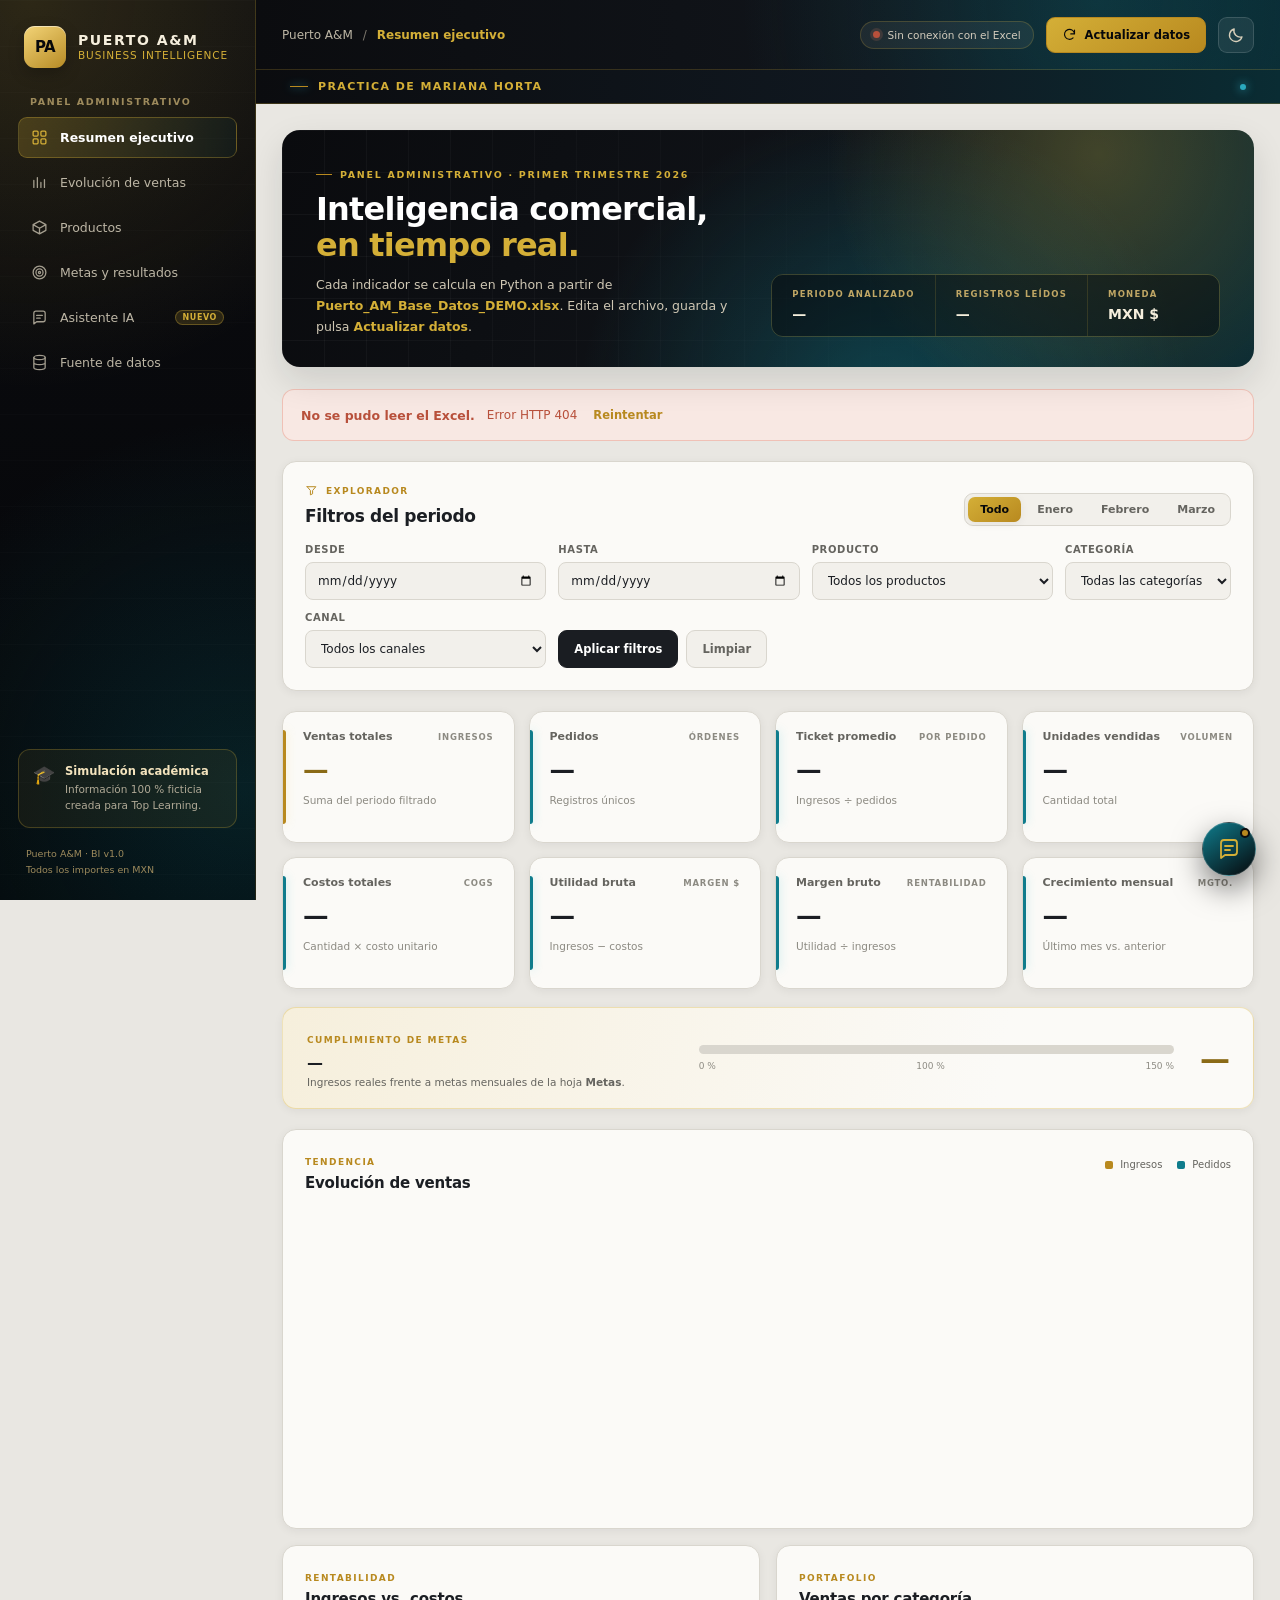
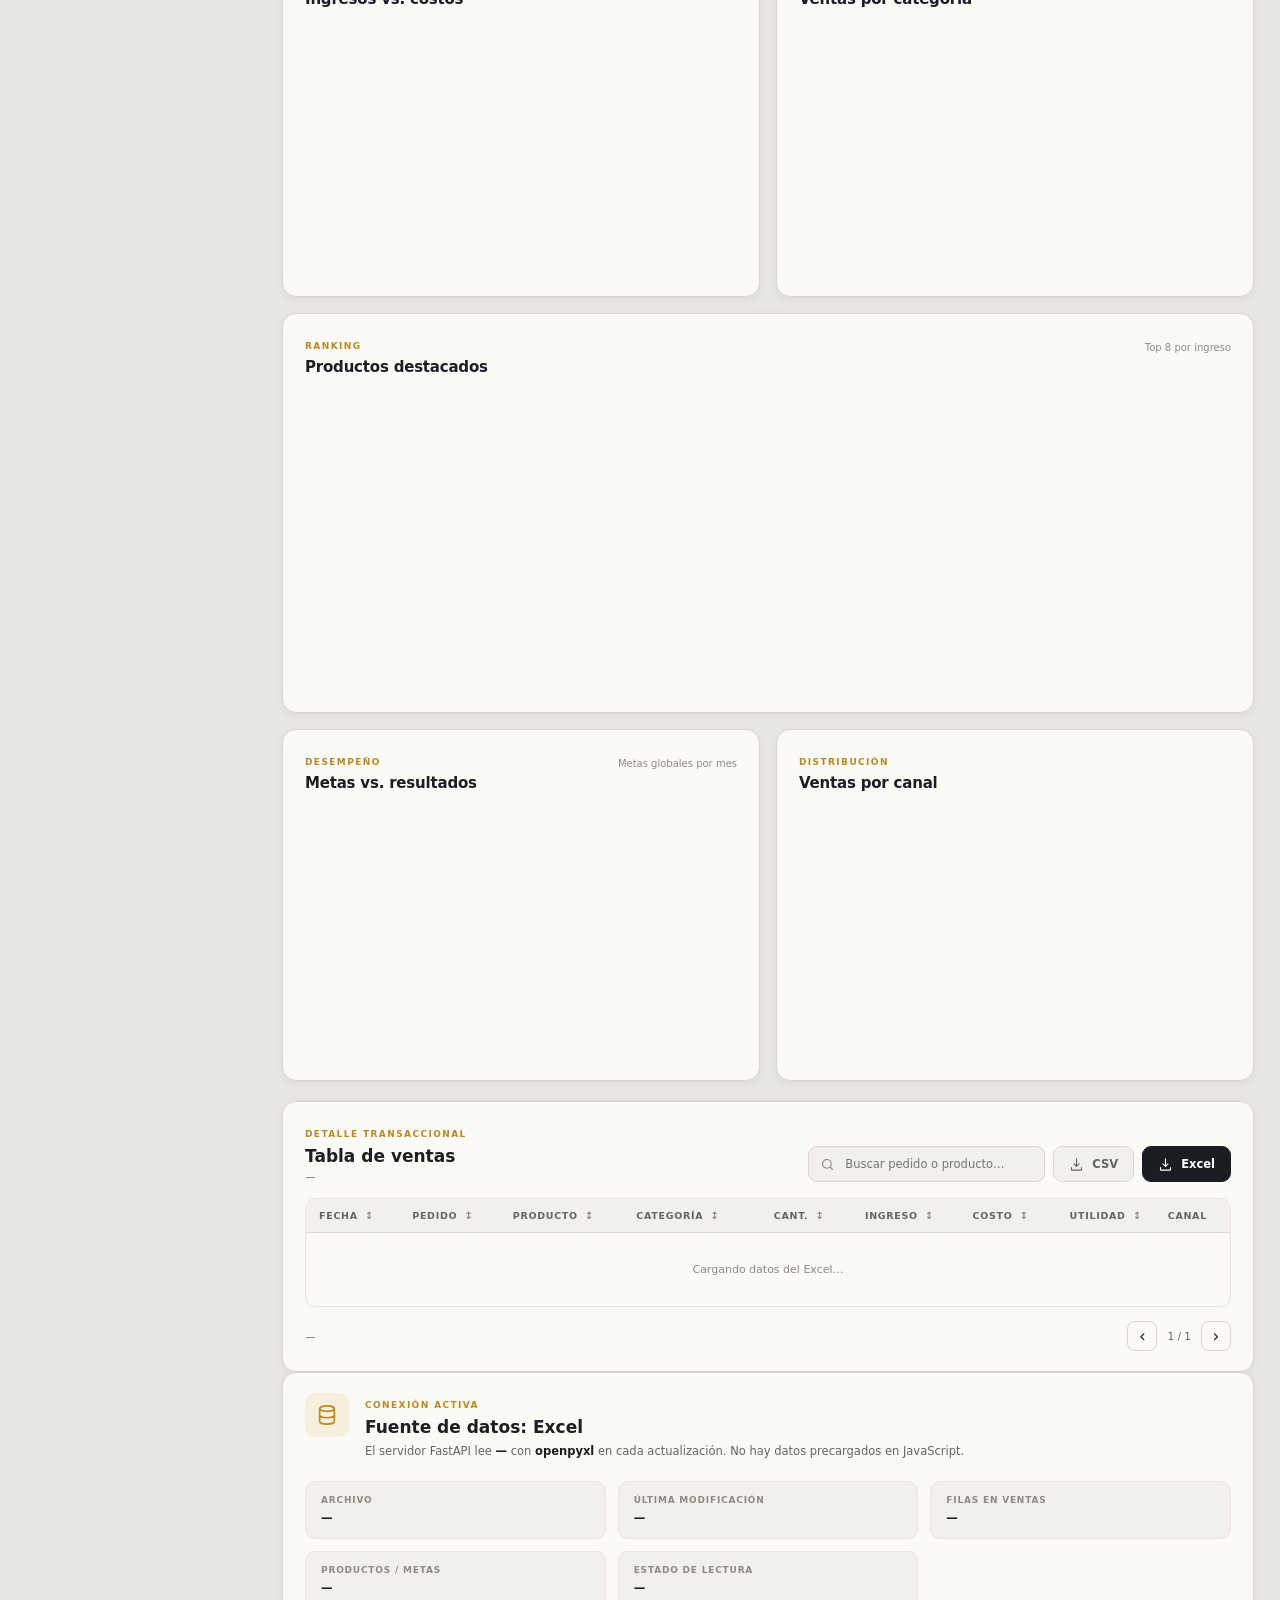
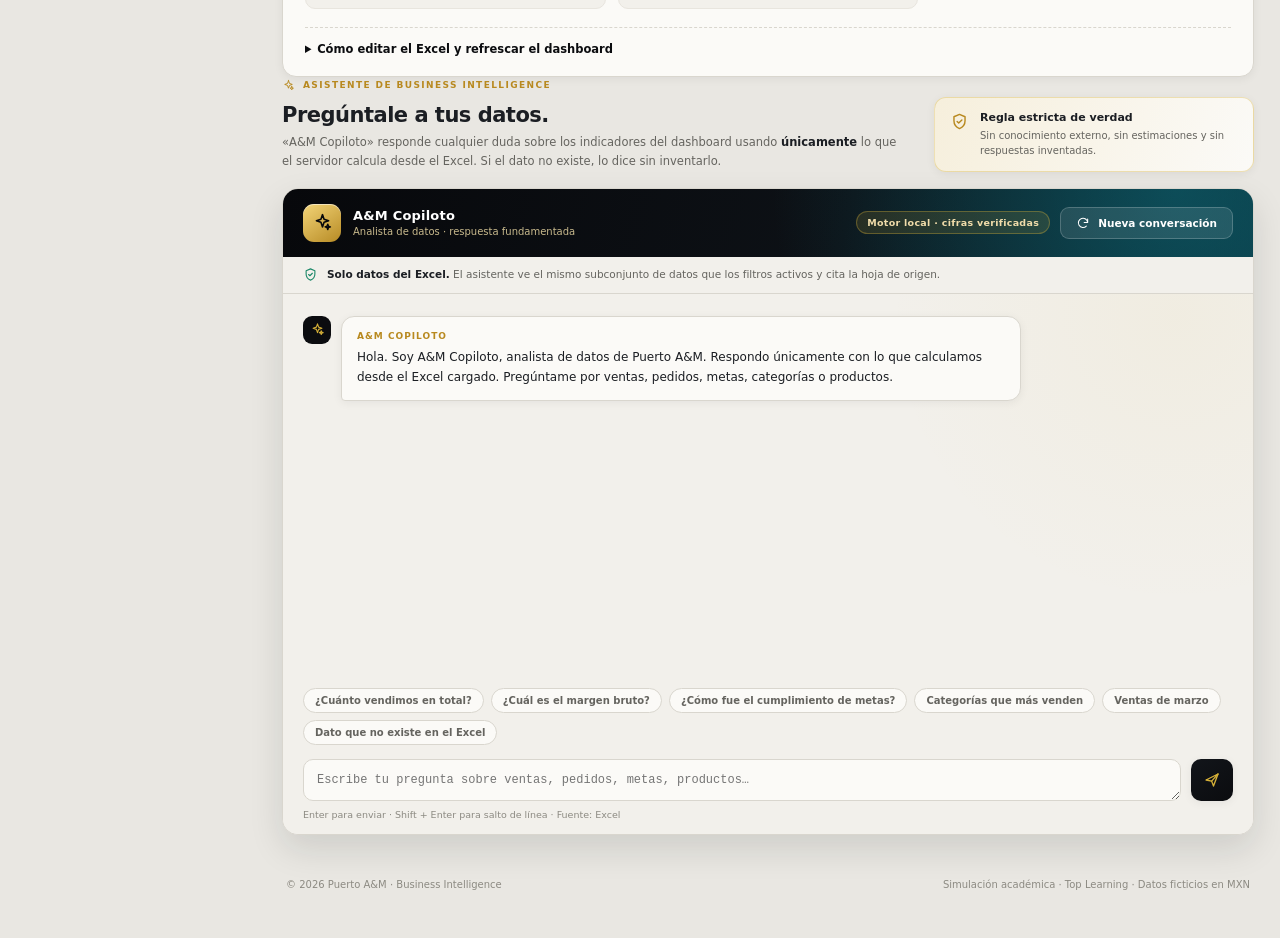
==== commit 8c0b2d9b: "Diseno: gris perlado, encabezados negros, dorado y azul pavo; nombre de la practica" ====
--- a/static/index.html
+++ b/static/index.html
@@ -4,7 +4,7 @@
   <meta charset="UTF-8">
   <meta name="viewport" content="width=device-width, initial-scale=1.0">
   <meta name="description" content="Puerto A&M Business Intelligence · dashboard conectado a Excel con datos ficticios para práctica académica.">
-  <meta name="theme-color" content="#0B3948">
+  <meta name="theme-color" content="#050608">
   <title>Puerto A&M | Business Intelligence</title>
   <link rel="stylesheet" href="styles.css">
 </head>
@@ -100,6 +100,8 @@
         </div>
       </header>
 
+      <div class="practice-name">Practica de Mariana Horta</div>
+
       <main class="content">
         <section class="hero" id="resumen">
           <div class="hero-copy">
--- a/static/styles.css
+++ b/static/styles.css
@@ -1,54 +1,66 @@
 /* ============================================================
    Puerto A&M · Business Intelligence
-   Sistema visual: petróleo, grafito, blanco cálido y dorado.
+   Fondo gris perlado, encabezados negros, dorado y azul pavo.
    ============================================================ */
 
 :root {
-  --petroleum: #0b3948;
-  --petroleum-2: #0e4c60;
-  --petroleum-3: #14607a;
-  --graphite: #1e2c36;
-  --ink: #22333e;
-  --muted: #6d7f8a;
-  --faint: #93a2ab;
-  --warm: #f6f4ef;
-  --surface: #ffffff;
-  --surface-2: #fbfaf7;
-  --line: #e3e9ec;
-  --line-soft: #eef2f4;
-  --gold: #c7a03c;
-  --gold-2: #e0bd63;
-  --gold-soft: #f8f0dc;
-  --green: #1d8a67;
-  --green-soft: #e6f4ee;
-  --red: #c45d45;
-  --red-soft: #fbece8;
-  --shadow-sm: 0 2px 10px rgba(11, 57, 72, .05);
-  --shadow-md: 0 14px 34px rgba(11, 57, 72, .09);
+  --petroleum: #0b0c0f;
+  --petroleum-2: #12151a;
+  --petroleum-3: #0f7c8c;
+  --peacock: #0f7c8c;
+  --peacock-2: #2aa8bd;
+  --peacock-soft: #dceef1;
+  --graphite: #1a1d22;
+  --ink: #1b1e23;
+  --muted: #65645f;
+  --faint: #8c8a82;
+  --warm: #e9e7e2;
+  --surface: #fbfaf7;
+  --surface-2: #f2f0eb;
+  --line: #d9d6ce;
+  --line-soft: #e8e5de;
+  --gold: #b8891f;
+  --gold-2: #d4af37;
+  --gold-ink: #8a6a16;
+  --gold-soft: #f6efdc;
+  --green: #1f8a6b;
+  --green-soft: #e4f2ec;
+  --red: #b8503b;
+  --red-soft: #f8e8e3;
+  --shadow-sm: 0 2px 10px rgba(20, 22, 26, .06);
+  --shadow-md: 0 14px 34px rgba(20, 22, 26, .12);
   --radius: 14px;
   --font: "Aptos", "Segoe UI", system-ui, -apple-system, sans-serif;
-  --chart-grid: #e9eef1;
-  --chart-text: #83939c;
+  --chart-grid: #dedbd3;
+  --chart-text: #77746c;
 }
 
 html[data-theme="dark"] {
-  --petroleum: #0a2836;
-  --petroleum-2: #0e3d4f;
-  --petroleum-3: #15566d;
-  --ink: #e8f0f3;
-  --muted: #9fb3bd;
-  --faint: #77909c;
-  --warm: #071c25;
-  --surface: #0d2a36;
-  --surface-2: #0c2631;
-  --line: #1b4150;
-  --line-soft: #173744;
-  --gold-soft: #2c2a1c;
-  --green-soft: #10392f;
-  --red-soft: #3c211d;
-  --chart-grid: #1a3d4c;
-  --chart-text: #88a2ae;
-  --shadow-md: 0 16px 38px rgba(0, 0, 0, .28);
+  --petroleum: #050608;
+  --petroleum-2: #091319;
+  --petroleum-3: #1597ab;
+  --peacock: #1597ab;
+  --peacock-2: #55d6e8;
+  --peacock-soft: #0b2b31;
+  --ink: #f3ecdc;
+  --muted: #b3ac9a;
+  --faint: #827d70;
+  --warm: #020304;
+  --surface: #090b0e;
+  --surface-2: #0e1014;
+  --line: #23252b;
+  --line-soft: #191b20;
+  --gold: #d4af37;
+  --gold-2: #f3d477;
+  --gold-ink: #f3d477;
+  --gold-soft: #241d0d;
+  --green: #4bc9a3;
+  --green-soft: #0a241e;
+  --red: #e07a62;
+  --red-soft: #2e1512;
+  --chart-grid: #1d2026;
+  --chart-text: #a9a294;
+  --shadow-md: 0 16px 38px rgba(0, 0, 0, .6);
 }
 
 * { box-sizing: border-box; }
@@ -78,11 +90,12 @@
   position: fixed; inset: 0 auto 0 0; z-index: 60;
   width: 256px; display: flex; flex-direction: column;
   padding: 26px 18px 22px;
-  color: #dbe9ee;
+  color: #ece4d2;
   background:
-    radial-gradient(circle at 15% 0%, rgba(199,160,60,.16), transparent 42%),
-    linear-gradient(180deg, #0b3948 0%, #082d3a 62%, #06242f 100%);
-  border-right: 1px solid rgba(255,255,255,.06);
+    radial-gradient(circle at 12% 0%, rgba(212,175,55,.17), transparent 42%),
+    radial-gradient(circle at 96% 88%, rgba(15,124,140,.22), transparent 45%),
+    linear-gradient(180deg, #0b0c10 0%, #07080b 62%, #040507 100%);
+  border-right: 1px solid rgba(212,175,55,.14);
 }
 .sidebar::after {
   content: ""; position: absolute; inset: 0; pointer-events: none;
@@ -94,57 +107,86 @@
 .brand-mark {
   width: 42px; height: 42px; flex: none; border-radius: 11px;
   display: grid; place-items: center;
-  background: linear-gradient(145deg, #e2c46f, #b78b25);
-  color: #082d3a; font-weight: 800; font-size: 15px; letter-spacing: -.5px;
+  background: linear-gradient(145deg, #f3d477, #b78b25);
+  color: #07080b; font-weight: 800; font-size: 15px; letter-spacing: -.5px;
   box-shadow: inset 0 1px 0 rgba(255,255,255,.5), 0 6px 16px rgba(0,0,0,.22);
 }
 .brand-copy { display: flex; flex-direction: column; line-height: 1.25; min-width: 0; }
-.brand-copy strong { font-size: 14px; letter-spacing: 1.6px; color: #fff; }
-.brand-copy span { font-size: 10.5px; letter-spacing: .9px; color: #9fc0ca; text-transform: uppercase; }
-.sidebar-close { display: none !important; margin-left: auto; color: #dbe9ee; }
+.brand-copy strong { font-size: 14px; letter-spacing: 1.6px; color: #f6efdd; }
+.brand-copy span { font-size: 10.5px; letter-spacing: .9px; color: var(--gold-2); text-transform: uppercase; }
+.sidebar-close { display: none !important; margin-left: auto; color: #ece4d2; }
 
 .nav-label {
   padding: 0 12px 10px; font-size: 9.5px; font-weight: 700;
-  letter-spacing: 1.6px; color: #6f96a4;
+  letter-spacing: 1.6px; color: #9d8a5c;
 }
 .nav { display: flex; flex-direction: column; gap: 4px; }
 .nav-item {
   display: flex; align-items: center; gap: 12px;
   padding: 11px 12px; border-radius: 9px;
-  font-size: 12.5px; font-weight: 500; color: #a9c3cc;
+  font-size: 12.5px; font-weight: 500; color: #bdb6a5;
   border: 1px solid transparent; transition: .2s ease;
 }
 .nav-item .icon { width: 17px; height: 17px; opacity: .85; }
-.nav-item:hover { background: rgba(255,255,255,.06); color: #fff; }
+.nav-item:hover { background: rgba(212,175,55,.1); color: #fff; }
 .nav-item.is-active {
-  background: linear-gradient(90deg, rgba(199,160,60,.22), rgba(199,160,60,.05));
-  border-color: rgba(199,160,60,.28);
+  background: linear-gradient(90deg, rgba(212,175,55,.22), rgba(15,124,140,.07));
+  border-color: rgba(212,175,55,.32);
   color: #fff; font-weight: 600;
 }
 .nav-item.is-active .icon { color: var(--gold-2); opacity: 1; }
 .nav-badge {
   margin-left: auto; padding: 2px 6px; border-radius: 999px;
-  border: 1px solid rgba(199,160,60,.35); background: rgba(199,160,60,.16);
+  border: 1px solid rgba(212,175,55,.35); background: rgba(212,175,55,.16);
   color: var(--gold-2); font-size: 8px; font-weight: 800; letter-spacing: .6px;
 }
 .sidebar-spacer { flex: 1; min-height: 24px; }
 .sidebar-note {
   display: flex; gap: 10px; padding: 14px;
-  border: 1px solid rgba(199,160,60,.26); border-radius: 12px;
-  background: rgba(199,160,60,.07);
+  border: 1px solid rgba(212,175,55,.26); border-radius: 12px;
+  background: rgba(212,175,55,.07);
 }
 .note-icon { font-size: 18px; }
 .sidebar-note strong { display: block; font-size: 11.5px; color: #f3e3bd; }
-.sidebar-note p { margin: 4px 0 0; font-size: 10.5px; line-height: 1.45; color: #9fbcc5; }
-.sidebar-footer { padding: 18px 8px 0; font-size: 9.5px; line-height: 1.7; color: #6f96a4; }
-.sidebar-backdrop { position: fixed; inset: 0; z-index: 55; background: rgba(3,19,26,.55); backdrop-filter: blur(2px); }
+.sidebar-note p { margin: 4px 0 0; font-size: 10.5px; line-height: 1.45; color: #b0a996; }
+.sidebar-footer { padding: 18px 8px 0; font-size: 9.5px; line-height: 1.7; color: #9d8a5c; }
+.sidebar-backdrop { position: fixed; inset: 0; z-index: 55; background: rgba(5,6,8,.7); backdrop-filter: blur(2px); }
 
 .main-area { flex: 1; min-width: 0; margin-left: 256px; }
 .topbar {
   position: sticky; top: 0; z-index: 40;
   min-height: 70px; display: flex; align-items: center; gap: 18px;
-  padding: 0 34px; background: color-mix(in srgb, var(--surface) 92%, transparent);
-  backdrop-filter: blur(14px); border-bottom: 1px solid var(--line);
+  padding: 0 34px;
+  color: #e9e1cd;
+  background:
+    radial-gradient(circle at 82% 0%, rgba(15,124,140,.26), transparent 42%),
+    linear-gradient(90deg, #0b0c0f 0%, #11151b 62%, #0a242b 100%);
+  backdrop-filter: blur(14px); border-bottom: 1px solid rgba(212,175,55,.2);
+}
+.topbar .breadcrumb { color: #bdb6a5; }
+.topbar .breadcrumb b { color: #7d786d; }
+.topbar .breadcrumb strong { color: var(--gold-2); }
+.topbar .source-status {
+  background: rgba(255,255,255,.06); border-color: rgba(212,175,55,.22); color: #d2cbbc;
+}
+.topbar .icon-button { background: rgba(255,255,255,.07); border-color: rgba(255,255,255,.14); color: #d8cfba; }
+.topbar .icon-button:hover { color: var(--gold-2); border-color: var(--gold-2); }
+.practice-name {
+  display: flex; align-items: center; gap: 10px;
+  min-height: 34px; padding: 6px 34px;
+  border-bottom: 1px solid rgba(212,175,55,.25);
+  background: linear-gradient(90deg, #0b0c0f, #101820 60%, #0a2c33);
+  color: var(--gold-2); font-size: 11px; font-weight: 700;
+  letter-spacing: 1.4px; text-transform: uppercase;
+}
+.practice-name::before {
+  content: ""; width: 18px; height: 1px; flex: none;
+  background: var(--gold); box-shadow: 0 0 8px var(--peacock-2);
+}
+.practice-name::after {
+  content: ""; width: 6px; height: 6px; margin-left: auto; flex: none;
+  border-radius: 50%; background: var(--peacock-2);
+  box-shadow: 0 0 10px var(--peacock-2);
 }
 .breadcrumb { display: flex; align-items: center; gap: 10px; font-size: 12px; color: var(--muted); white-space: nowrap; }
 .breadcrumb b { color: var(--faint); font-weight: 400; }
@@ -159,11 +201,11 @@
 .source-status span:last-child { overflow: hidden; text-overflow: ellipsis; white-space: nowrap; }
 .status-dot {
   width: 7px; height: 7px; border-radius: 50%; flex: none;
-  background: var(--gold); box-shadow: 0 0 0 3px rgba(199,160,60,.18);
-}
-.source-status.ok .status-dot { background: var(--green); box-shadow: 0 0 0 3px rgba(29,138,103,.15); animation: dotPulse 2.4s infinite; }
-.source-status.error .status-dot { background: var(--red); box-shadow: 0 0 0 3px rgba(196,93,69,.16); }
-@keyframes dotPulse { 50% { box-shadow: 0 0 0 6px rgba(29,138,103,0); } }
+  background: var(--gold); box-shadow: 0 0 0 3px rgba(212,175,55,.18);
+}
+.source-status.ok .status-dot { background: var(--green); box-shadow: 0 0 0 3px rgba(75,201,163,.15); animation: dotPulse 2.4s infinite; }
+.source-status.error .status-dot { background: var(--red); box-shadow: 0 0 0 3px rgba(224,122,98,.16); }
+@keyframes dotPulse { 50% { box-shadow: 0 0 0 6px rgba(75,201,163,0); } }
 
 .btn {
   display: inline-flex; align-items: center; justify-content: center; gap: 8px;
@@ -173,9 +215,12 @@
 }
 .btn .icon { width: 15px; height: 15px; }
 .btn:hover { transform: translateY(-1px); box-shadow: var(--shadow-sm); }
-.btn-primary { background: var(--petroleum); border-color: var(--petroleum); color: #fff; }
-.btn-primary:hover { background: var(--petroleum-2); }
-.btn-primary .icon { color: var(--gold-2); }
+.btn-primary {
+  background: linear-gradient(145deg, var(--gold-2), var(--gold));
+  border-color: var(--gold); color: #07080b; font-weight: 750;
+}
+.btn-primary:hover { filter: brightness(1.08); }
+.btn-primary .icon { color: #07080b; }
 .btn-dark { background: var(--graphite); border-color: var(--graphite); color: #fff; }
 html[data-theme="dark"] .btn-dark { background: var(--petroleum-3); border-color: var(--petroleum-3); }
 .btn-quiet { background: var(--surface-2); color: var(--muted); }
@@ -196,8 +241,9 @@
   padding: 30px 34px; margin-bottom: 22px; border-radius: 18px;
   color: #fff;
   background:
-    radial-gradient(circle at 84% 12%, rgba(199,160,60,.24), transparent 32%),
-    linear-gradient(115deg, #0a3545 0%, #0b4255 54%, #0d5268 100%);
+    radial-gradient(circle at 84% 10%, rgba(212,175,55,.26), transparent 32%),
+    radial-gradient(circle at 62% 120%, rgba(15,124,140,.42), transparent 46%),
+    linear-gradient(115deg, #0a0b0e 0%, #101318 54%, #0b2c34 100%);
   box-shadow: var(--shadow-md);
 }
 .hero::after {
@@ -220,18 +266,18 @@
 .eyebrow.small .icon { width: 13px; height: 13px; }
 .hero h1 { margin: 12px 0 10px; font-size: clamp(25px, 2.5vw, 38px); line-height: 1.12; letter-spacing: -.8px; font-weight: 650; }
 .hero h1 em { font-style: normal; color: var(--gold-2); }
-.hero p { margin: 0; font-size: 12.5px; line-height: 1.7; color: #c5dce3; max-width: 610px; }
-.hero p strong { color: #fff; font-weight: 650; }
-.hero-facts { display: flex; gap: 0; flex: none; border: 1px solid rgba(255,255,255,.14); border-radius: 12px; overflow: hidden; }
-.fact { padding: 14px 20px; min-width: 132px; background: rgba(3,27,36,.25); }
-.fact + .fact { border-left: 1px solid rgba(255,255,255,.12); }
-.fact span { display: block; font-size: 8.5px; letter-spacing: 1.2px; color: #8fb2bd; font-weight: 700; }
-.fact strong { display: block; margin-top: 7px; font-size: 14px; color: #fff; white-space: nowrap; }
+.hero p { margin: 0; font-size: 12.5px; line-height: 1.7; color: #cfc7b4; max-width: 610px; }
+.hero p strong { color: var(--gold-2); font-weight: 650; }
+.hero-facts { display: flex; gap: 0; flex: none; border: 1px solid rgba(212,175,55,.22); border-radius: 12px; overflow: hidden; }
+.fact { padding: 14px 20px; min-width: 132px; background: rgba(5,6,8,.42); }
+.fact + .fact { border-left: 1px solid rgba(212,175,55,.16); }
+.fact span { display: block; font-size: 8.5px; letter-spacing: 1.2px; color: #c0a765; font-weight: 700; }
+.fact strong { display: block; margin-top: 7px; font-size: 14px; color: #f6efdd; white-space: nowrap; }
 
 .error-banner {
   display: flex; align-items: center; gap: 12px; flex-wrap: wrap;
   padding: 14px 18px; margin-bottom: 20px; border-radius: 12px;
-  background: var(--red-soft); border: 1px solid rgba(196,93,69,.35);
+  background: var(--red-soft); border: 1px solid rgba(224,122,98,.35);
   color: var(--red); font-size: 12px;
 }
 .error-banner strong { font-size: 12.5px; }
@@ -250,7 +296,10 @@
   padding: 6px 12px; border-radius: 7px; font-size: 11px; font-weight: 600; transition: .18s ease;
 }
 .quick-ranges button:hover { color: var(--ink); }
-.quick-ranges button.is-active { background: var(--petroleum); color: #fff; box-shadow: var(--shadow-sm); }
+.quick-ranges button.is-active {
+  background: linear-gradient(145deg, var(--gold-2), var(--gold));
+  color: #07080b; font-weight: 750; box-shadow: var(--shadow-sm);
+}
 .filter-grid { display: grid; grid-template-columns: repeat(5, minmax(0, 1fr)) auto; gap: 12px; align-items: end; }
 .field { display: flex; flex-direction: column; gap: 7px; min-width: 0; }
 .field > span { font-size: 10px; font-weight: 700; letter-spacing: .6px; color: var(--muted); text-transform: uppercase; }
@@ -260,7 +309,7 @@
   background: var(--surface-2); color: var(--ink);
   font-size: 12px; outline: none; transition: .18s ease;
 }
-.field input:focus, .field select:focus { border-color: var(--gold); box-shadow: 0 0 0 3px rgba(199,160,60,.13); }
+.field input:focus, .field select:focus { border-color: var(--gold); box-shadow: 0 0 0 3px rgba(212,175,55,.13); }
 .filter-actions { display: flex; gap: 8px; }
 .filter-actions .btn { height: 38px; }
 
@@ -284,15 +333,15 @@
 .kpi-card:hover { transform: translateY(-3px); box-shadow: var(--shadow-md); }
 .kpi-card::before {
   content: ""; position: absolute; left: 0; top: 18px; bottom: 18px;
-  width: 3px; border-radius: 0 3px 3px 0; background: var(--petroleum-3);
-}
-.kpi-card.accent::before { background: var(--gold); }
+  width: 3px; border-radius: 0 3px 3px 0; background: var(--peacock);
+  box-shadow: 0 0 10px rgba(53,189,209,.35);
+}
+.kpi-card.accent::before { background: var(--gold); box-shadow: 0 0 10px rgba(243,212,119,.35); }
 .kpi-top { display: flex; align-items: center; justify-content: space-between; gap: 8px; }
 .kpi-top > span:first-child { font-size: 11px; font-weight: 650; color: var(--muted); }
 .kpi-tag { font-size: 8.5px; font-weight: 800; letter-spacing: .8px; text-transform: uppercase; color: var(--faint); }
 .kpi-value { display: block; margin: 12px 0 5px; font-size: clamp(21px, 2vw, 28px); letter-spacing: -.9px; line-height: 1.1; color: var(--ink); font-variant-numeric: tabular-nums; }
-.kpi-card.accent .kpi-value { color: var(--petroleum); }
-html[data-theme="dark"] .kpi-card.accent .kpi-value { color: var(--gold-2); }
+.kpi-card.accent .kpi-value { color: var(--gold-ink); }
 .kpi-sub { font-size: 10.5px; color: var(--faint); }
 .kpi-value.positive { color: var(--green); }
 .kpi-value.negative { color: var(--red); }
@@ -302,7 +351,7 @@
 .attainment-strip {
   display: grid; grid-template-columns: minmax(220px, 1fr) minmax(200px, 1.3fr) auto;
   align-items: center; gap: 26px; padding: 20px 24px; margin-bottom: 20px;
-  border-radius: var(--radius); border: 1px solid rgba(199,160,60,.32);
+  border-radius: var(--radius); border: 1px solid rgba(212,175,55,.32);
   background: linear-gradient(100deg, var(--gold-soft), var(--surface) 74%);
   box-shadow: var(--shadow-sm);
 }
@@ -311,12 +360,12 @@
 .attainment-track { height: 9px; border-radius: 99px; background: var(--line); overflow: hidden; }
 .attainment-fill {
   height: 100%; width: 0; border-radius: 99px;
-  background: linear-gradient(90deg, var(--petroleum), var(--gold));
+  background: linear-gradient(90deg, var(--peacock), var(--gold));
+  box-shadow: 0 0 14px rgba(53,189,209,.35);
   transition: width .7s cubic-bezier(.2,.8,.2,1);
 }
 .attainment-scale { display: flex; justify-content: space-between; margin-top: 7px; font-size: 9px; color: var(--faint); }
-.attainment-value { font-size: 30px; font-weight: 750; letter-spacing: -1px; color: var(--petroleum); font-variant-numeric: tabular-nums; }
-html[data-theme="dark"] .attainment-value { color: var(--gold-2); }
+.attainment-value { font-size: 30px; font-weight: 750; letter-spacing: -1px; color: var(--gold-ink); font-variant-numeric: tabular-nums; }
 
 /* ---------- Charts ---------- */
 .charts-grid { display: grid; grid-template-columns: repeat(12, minmax(0, 1fr)); gap: 16px; margin-bottom: 20px; }
@@ -425,7 +474,7 @@
 .chat-rule {
   display: flex; align-items: flex-start; gap: 11px; flex: none; max-width: 320px;
   padding: 13px 15px; border-radius: 12px;
-  border: 1px solid rgba(199,160,60,.35);
+  border: 1px solid rgba(212,175,55,.35);
   background: linear-gradient(110deg, var(--gold-soft), var(--surface));
   box-shadow: var(--shadow-sm);
 }
@@ -440,22 +489,24 @@
 .chat-header {
   display: flex; align-items: center; gap: 12px; padding: 15px 20px;
   color: #fff;
-  background: linear-gradient(105deg, #0a3545 0%, #0d4b60 62%, #125f77 100%);
+  background:
+    radial-gradient(circle at 92% 0%, rgba(15,124,140,.45), transparent 45%),
+    linear-gradient(105deg, #07080b 0%, #0d1116 58%, #0a2c35 100%);
 }
 .chat-avatar {
   width: 38px; height: 38px; flex: none; display: grid; place-items: center;
-  border-radius: 11px; color: #0a3545;
-  background: linear-gradient(145deg, #e7ca7b, #bd942f);
+  border-radius: 11px; color: #07080b;
+  background: linear-gradient(145deg, #f3d477, #b78b25);
   box-shadow: inset 0 1px 0 rgba(255,255,255,.55);
 }
 .chat-avatar .icon { width: 21px; height: 21px; }
 .chat-identity { display: flex; flex-direction: column; gap: 3px; min-width: 0; }
 .chat-identity strong { font-size: 13px; letter-spacing: .2px; }
-.chat-identity span { font-size: 10px; color: #b6d4dd; overflow: hidden; text-overflow: ellipsis; white-space: nowrap; }
+.chat-identity span { font-size: 10px; color: #c9ba8d; overflow: hidden; text-overflow: ellipsis; white-space: nowrap; }
 .chat-header-actions { margin-left: auto; display: flex; align-items: center; gap: 10px; }
 .chat-mode {
   padding: 5px 10px; border-radius: 999px; white-space: nowrap;
-  border: 1px solid rgba(199,160,60,.35); background: rgba(199,160,60,.13);
+  border: 1px solid rgba(212,175,55,.35); background: rgba(212,175,55,.13);
   color: #f0dcaa; font-size: 9.5px; font-weight: 700; letter-spacing: .3px;
 }
 .chat-header .btn { height: 32px; background: rgba(255,255,255,.1); border-color: rgba(255,255,255,.2); color: #fff; font-size: 10.5px; }
@@ -474,7 +525,7 @@
   height: 380px; overflow-y: auto; overscroll-behavior: contain;
   padding: 22px 20px; display: flex; flex-direction: column; gap: 16px;
   background:
-    radial-gradient(circle at 92% 6%, rgba(199,160,60,.055), transparent 30%),
+    radial-gradient(circle at 92% 6%, rgba(212,175,55,.055), transparent 30%),
     var(--surface-2);
 }
 .chat-message { display: flex; gap: 10px; max-width: 100%; animation: rise .28s both; }
@@ -502,7 +553,7 @@
   letter-spacing: 1px; text-transform: uppercase; color: var(--gold);
 }
 .chat-message.mine .chat-bubble .chat-author { color: #d8bb72; text-align: right; }
-.chat-bubble.is-missing { border-color: rgba(196,93,69,.3); background: var(--red-soft); color: var(--red); }
+.chat-bubble.is-missing { border-color: rgba(224,122,98,.3); background: var(--red-soft); color: var(--red); }
 .chat-sources { display: flex; flex-wrap: wrap; gap: 6px; margin-top: 10px; }
 .chat-source {
   padding: 3px 8px; border-radius: 999px; border: 1px solid var(--line);
@@ -532,7 +583,7 @@
   background: var(--surface); color: var(--ink); font-size: 12px; line-height: 1.5;
   outline: none; transition: .18s ease;
 }
-.chat-composer textarea:focus { border-color: var(--gold); box-shadow: 0 0 0 3px rgba(199,160,60,.13); }
+.chat-composer textarea:focus { border-color: var(--gold); box-shadow: 0 0 0 3px rgba(212,175,55,.13); }
 .chat-send {
   width: 42px; height: 42px; flex: none; display: grid; place-items: center;
   border: 0; border-radius: 10px; color: #fff;
@@ -548,10 +599,10 @@
   position: fixed; right: 24px; bottom: 24px; z-index: 70;
   width: 54px; height: 54px; display: grid; place-items: center;
   border: 1px solid rgba(255,255,255,.18); border-radius: 50%;
-  color: #fff; background: linear-gradient(145deg, #0e4c60, #082f3d);
-  box-shadow: 0 12px 30px rgba(8,47,61,.32); transition: .2s ease;
-}
-.chat-fab:hover { transform: translateY(-3px) scale(1.04); box-shadow: 0 16px 38px rgba(8,47,61,.42); }
+  color: #fff; background: linear-gradient(145deg, #0f7c8c, #07080b);
+  box-shadow: 0 12px 30px rgba(0,0,0,.5); transition: .2s ease;
+}
+.chat-fab:hover { transform: translateY(-3px) scale(1.04); box-shadow: 0 16px 38px rgba(15,124,140,.35); }
 .chat-fab .icon { width: 24px; height: 24px; color: var(--gold-2); }
 .fab-dot { position: absolute; top: 5px; right: 5px; width: 10px; height: 10px; border-radius: 50%; background: var(--gold); border: 2px solid var(--petroleum); }
 
@@ -613,6 +664,7 @@
   .search-box input { width: 100%; }
   .source-facts { grid-template-columns: repeat(2, minmax(0, 1fr)); }
   .page-footer { flex-direction: column; }
+  .practice-name { padding-left: 18px; padding-right: 18px; }
   .chat-header, .chat-rule-bar, .chat-suggestions, .chat-composer, .chat-footnote { padding-left: 14px; padding-right: 14px; }
   .chat-mode { display: none; }
   .chat-messages { height: 340px; padding: 16px 13px; }
@@ -647,7 +699,7 @@
 }
 
 @media print {
-  .sidebar, .topbar, .filter-card, .table-actions, .pagination, .toast, .hero-facts { display: none !important; }
+  .sidebar, .topbar, .practice-name, .filter-card, .table-actions, .pagination, .toast, .hero-facts { display: none !important; }
   .main-area { margin: 0; }
   .content { padding: 0; max-width: none; }
   body { background: #fff; }
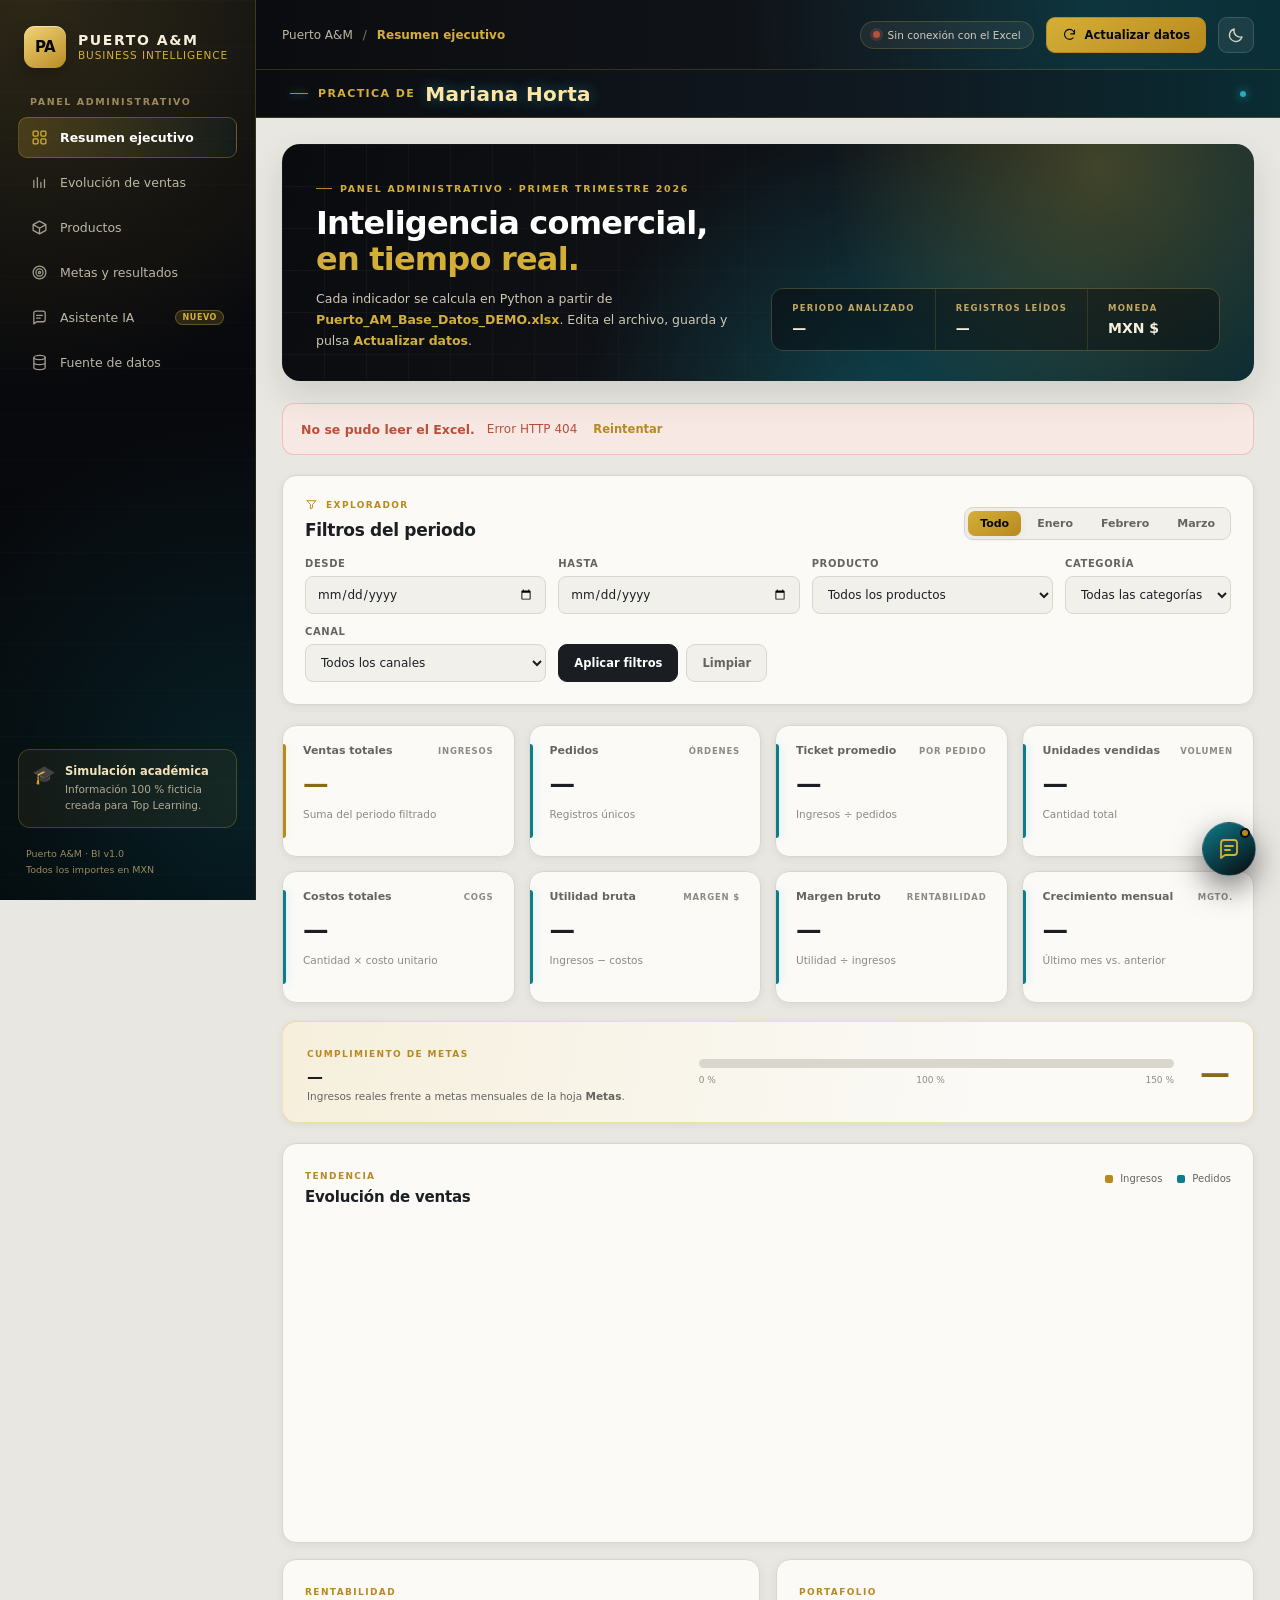
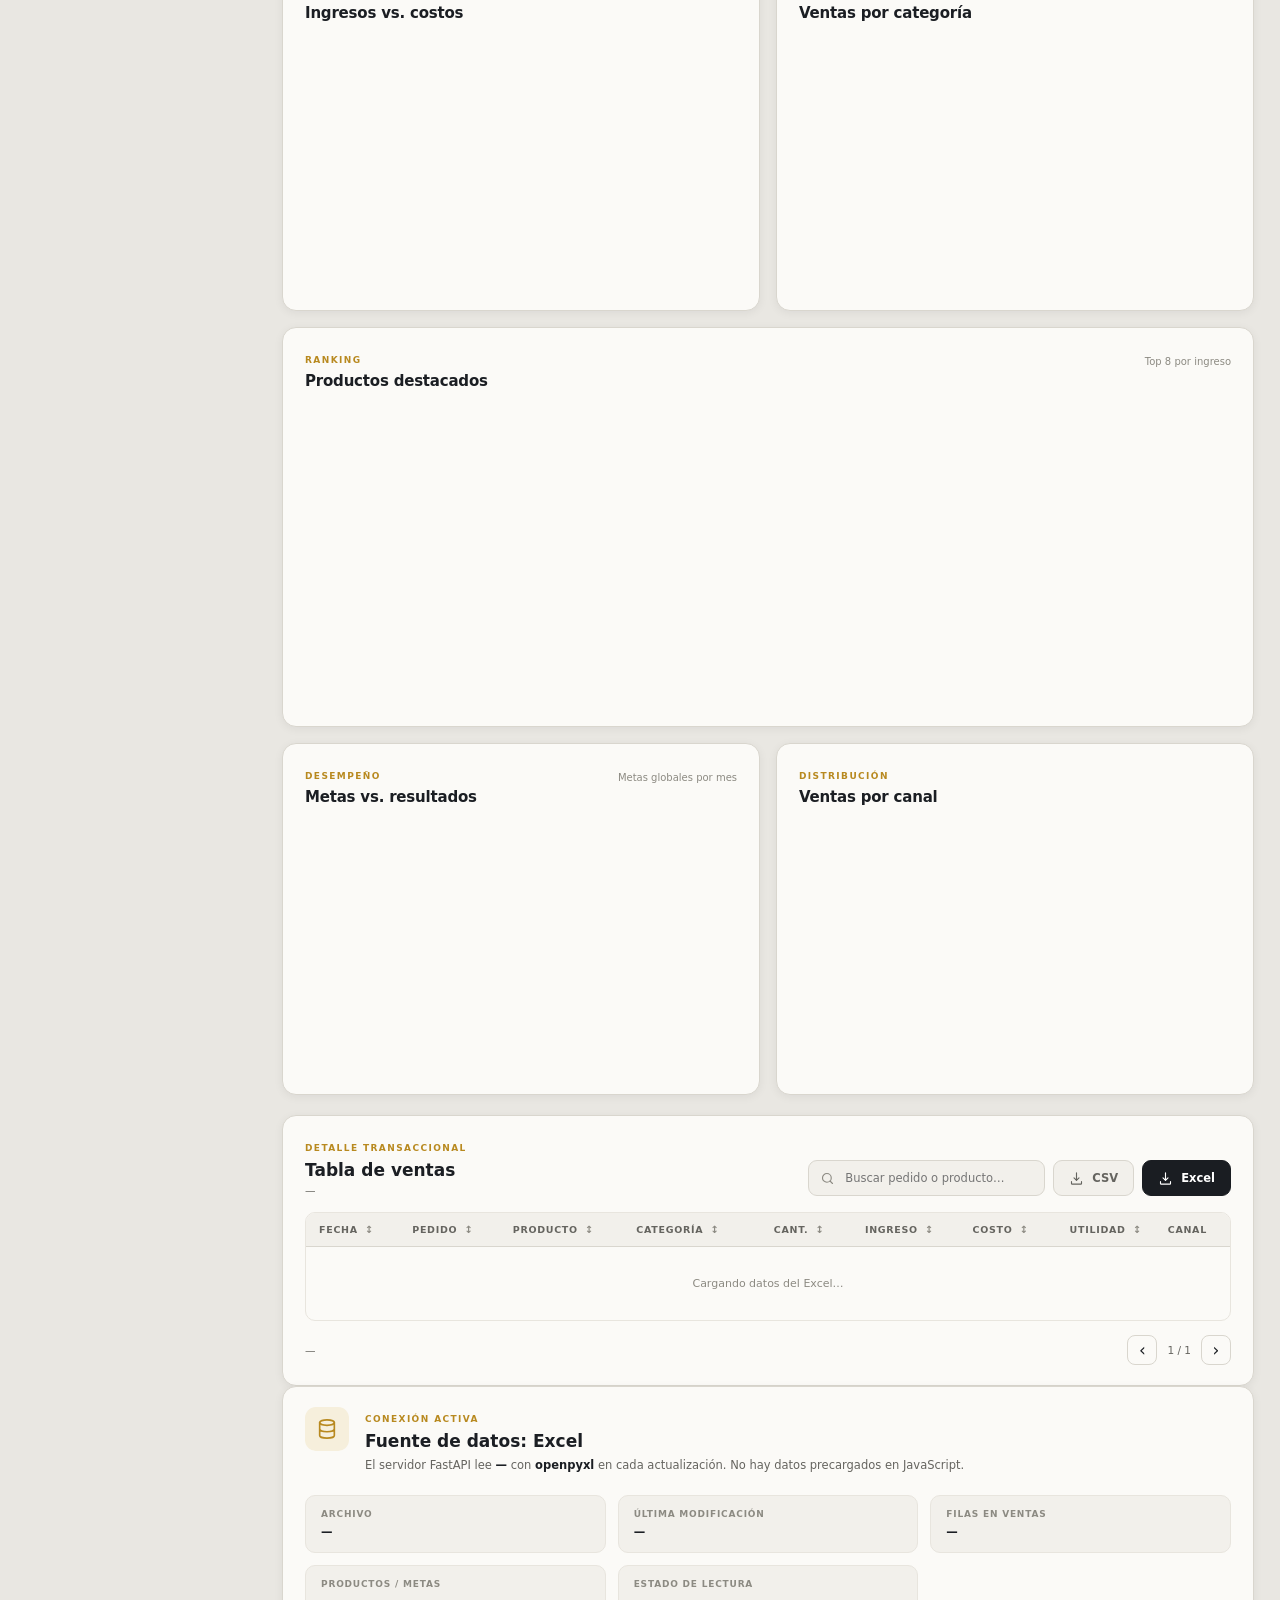
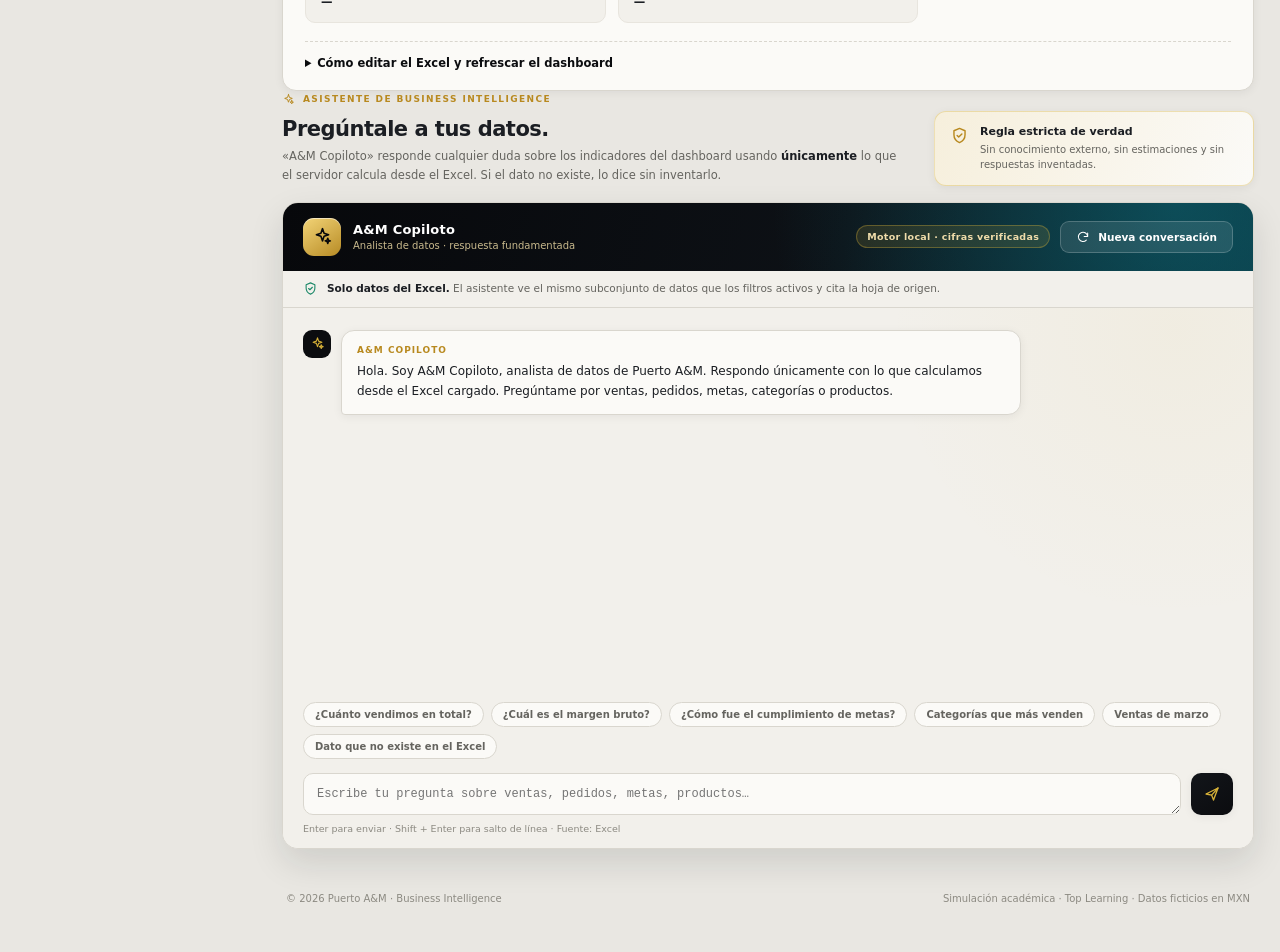
==== commit d792c5dd: "Destaca el nombre Mariana Horta en la franja de la practica" ====
--- a/static/index.html
+++ b/static/index.html
@@ -100,7 +100,7 @@
         </div>
       </header>
 
-      <div class="practice-name">Practica de Mariana Horta</div>
+      <div class="practice-name">Practica de <strong>Mariana Horta</strong></div>
 
       <main class="content">
         <section class="hero" id="resumen">
--- a/static/styles.css
+++ b/static/styles.css
@@ -173,11 +173,16 @@
 .topbar .icon-button:hover { color: var(--gold-2); border-color: var(--gold-2); }
 .practice-name {
   display: flex; align-items: center; gap: 10px;
-  min-height: 34px; padding: 6px 34px;
+  min-height: 48px; padding: 8px 34px;
   border-bottom: 1px solid rgba(212,175,55,.25);
   background: linear-gradient(90deg, #0b0c0f, #101820 60%, #0a2c33);
   color: var(--gold-2); font-size: 11px; font-weight: 700;
   letter-spacing: 1.4px; text-transform: uppercase;
+}
+.practice-name strong {
+  font-size: 20px; line-height: 1; letter-spacing: .3px; font-weight: 800;
+  color: #ffe6a3; text-transform: none;
+  text-shadow: 0 0 14px rgba(53,189,209,.45);
 }
 .practice-name::before {
   content: ""; width: 18px; height: 1px; flex: none;
@@ -665,6 +670,7 @@
   .source-facts { grid-template-columns: repeat(2, minmax(0, 1fr)); }
   .page-footer { flex-direction: column; }
   .practice-name { padding-left: 18px; padding-right: 18px; }
+  .practice-name strong { font-size: 17px; }
   .chat-header, .chat-rule-bar, .chat-suggestions, .chat-composer, .chat-footnote { padding-left: 14px; padding-right: 14px; }
   .chat-mode { display: none; }
   .chat-messages { height: 340px; padding: 16px 13px; }
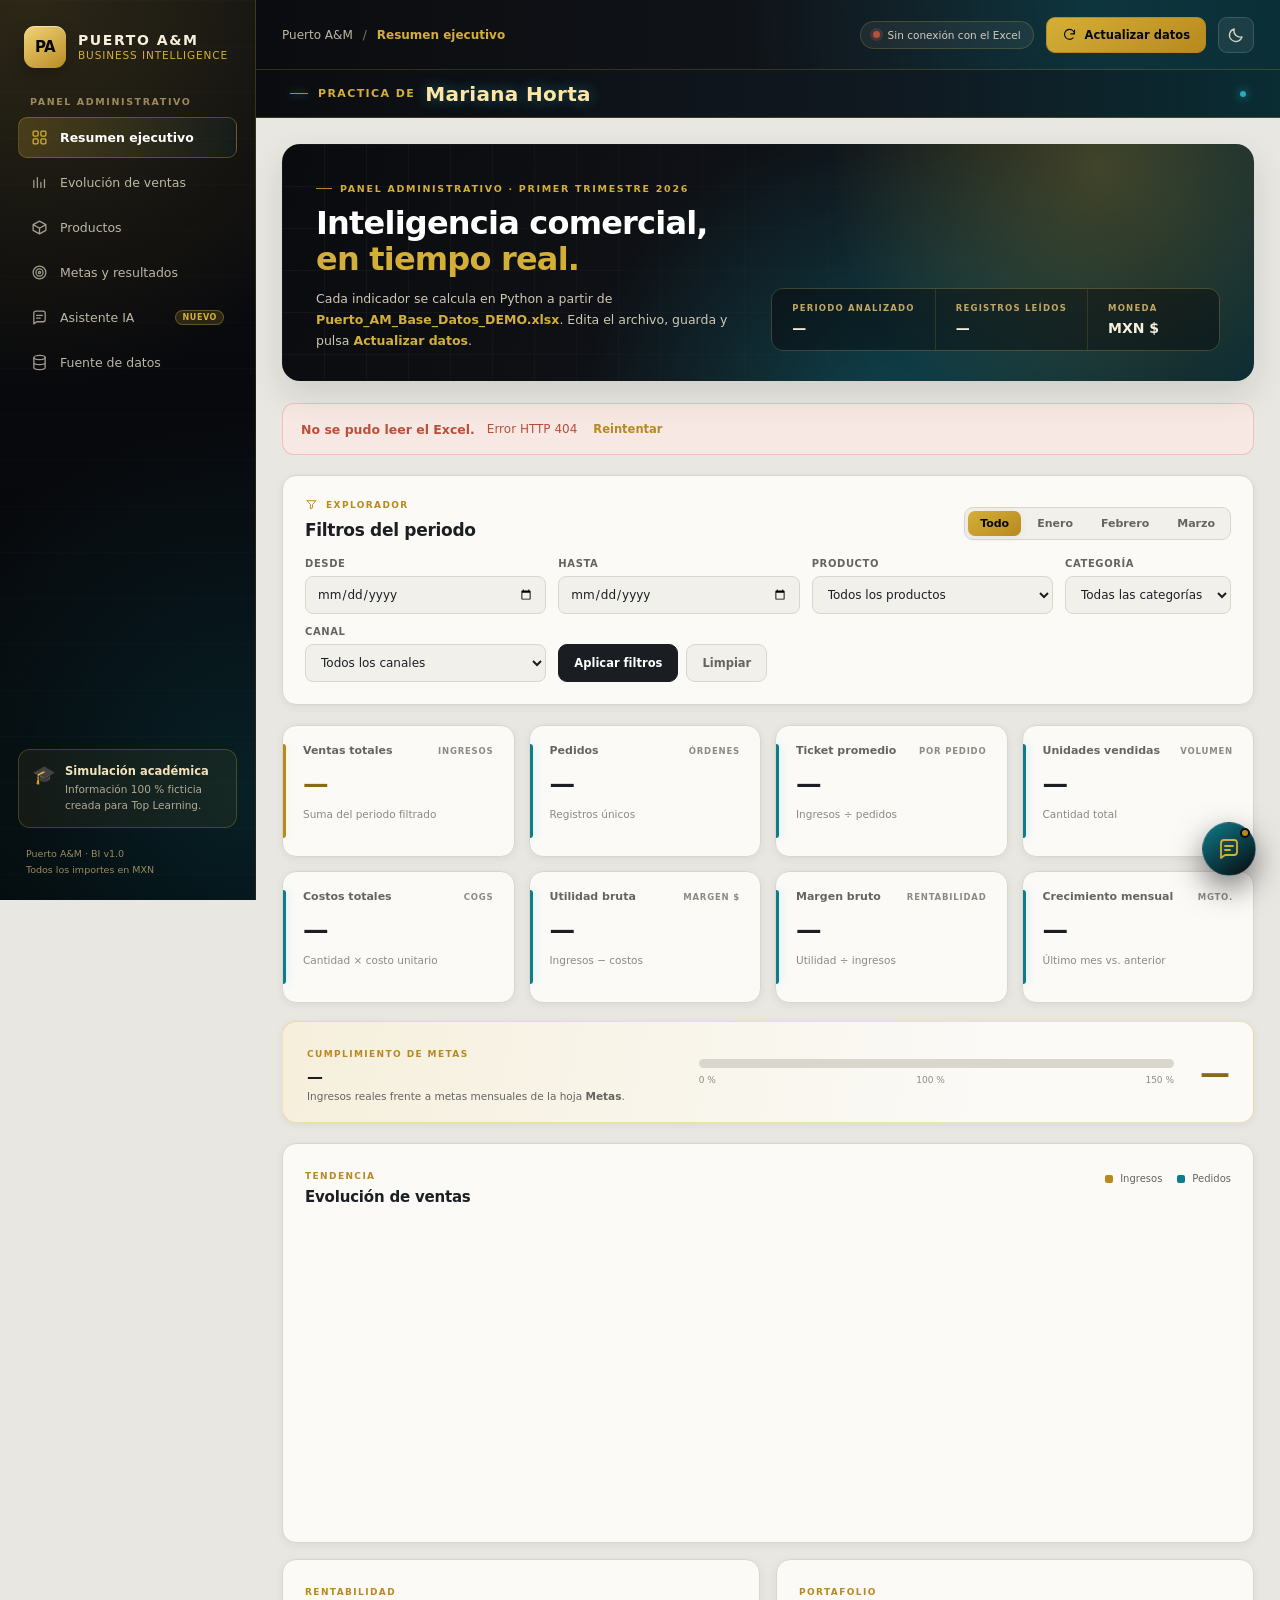
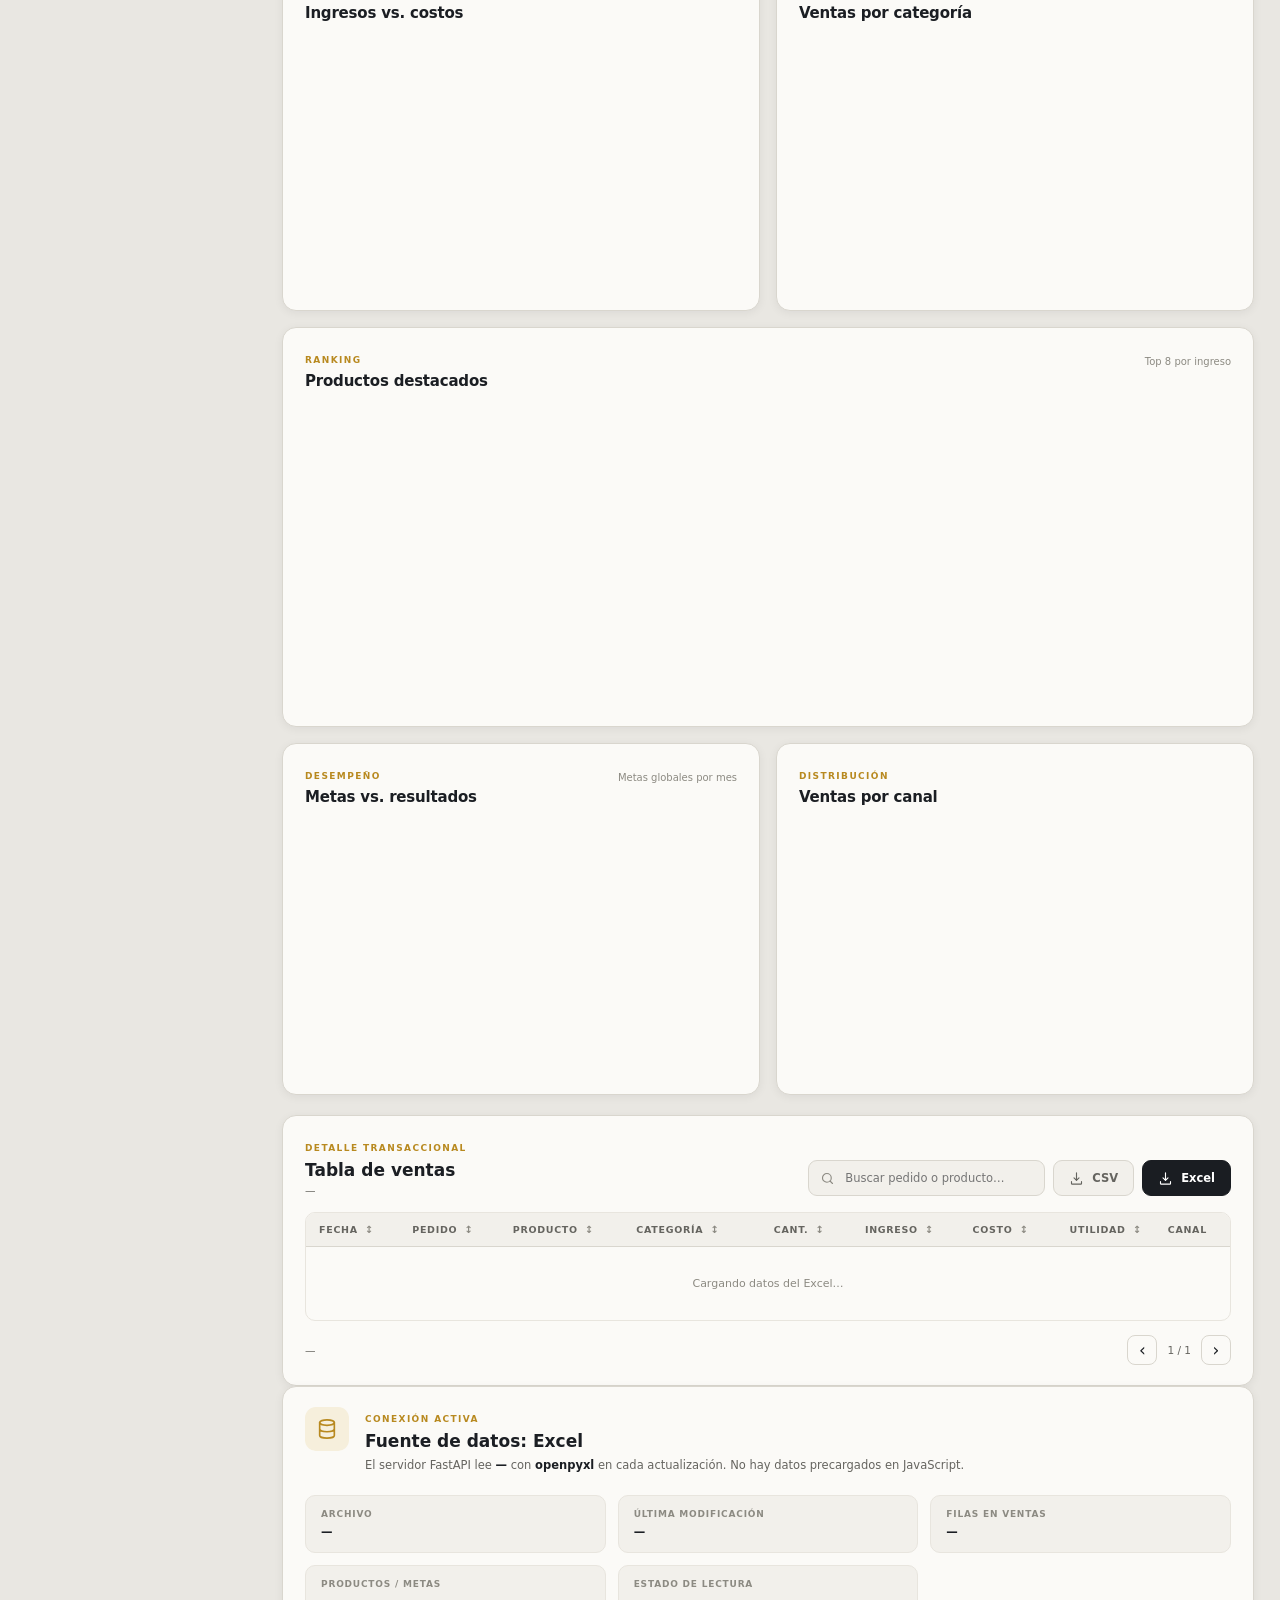
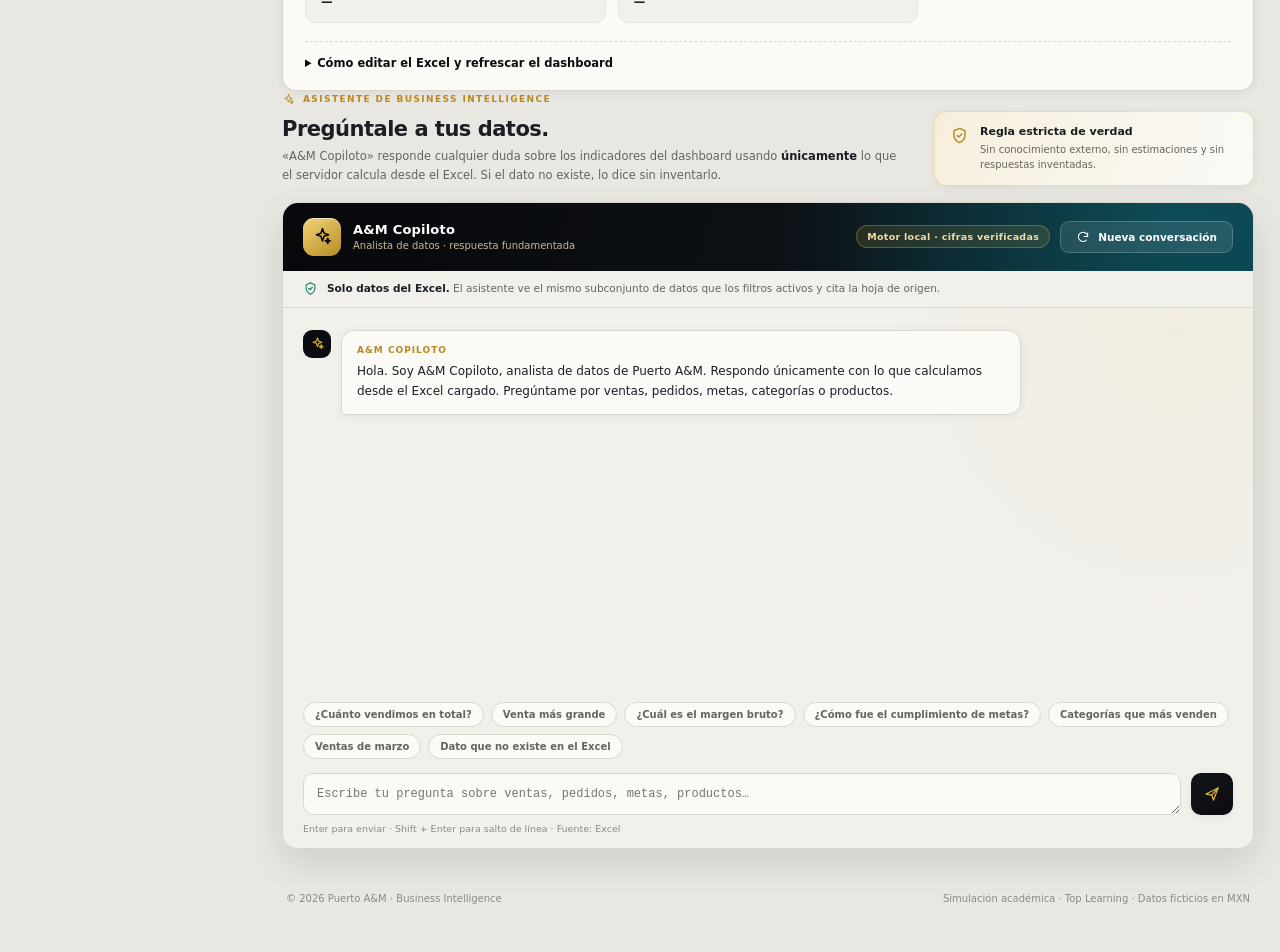
==== commit e771cd5b: "Chat: calcula la venta mayor, menor y top ventas desde el Excel" ====
--- a/static/index.html
+++ b/static/index.html
@@ -313,6 +313,7 @@
 
             <div class="chat-suggestions" id="chatSuggestions" aria-label="Preguntas sugeridas">
               <button type="button" data-question="¿Cuánto vendimos en total?">¿Cuánto vendimos en total?</button>
+              <button type="button" data-question="¿Cuál fue la venta más grande?">Venta más grande</button>
               <button type="button" data-question="¿Cuál es el margen bruto?">¿Cuál es el margen bruto?</button>
               <button type="button" data-question="¿Cómo fue el cumplimiento de metas?">¿Cómo fue el cumplimiento de metas?</button>
               <button type="button" data-question="¿Cuáles son las categorías que más venden?">Categorías que más venden</button>
